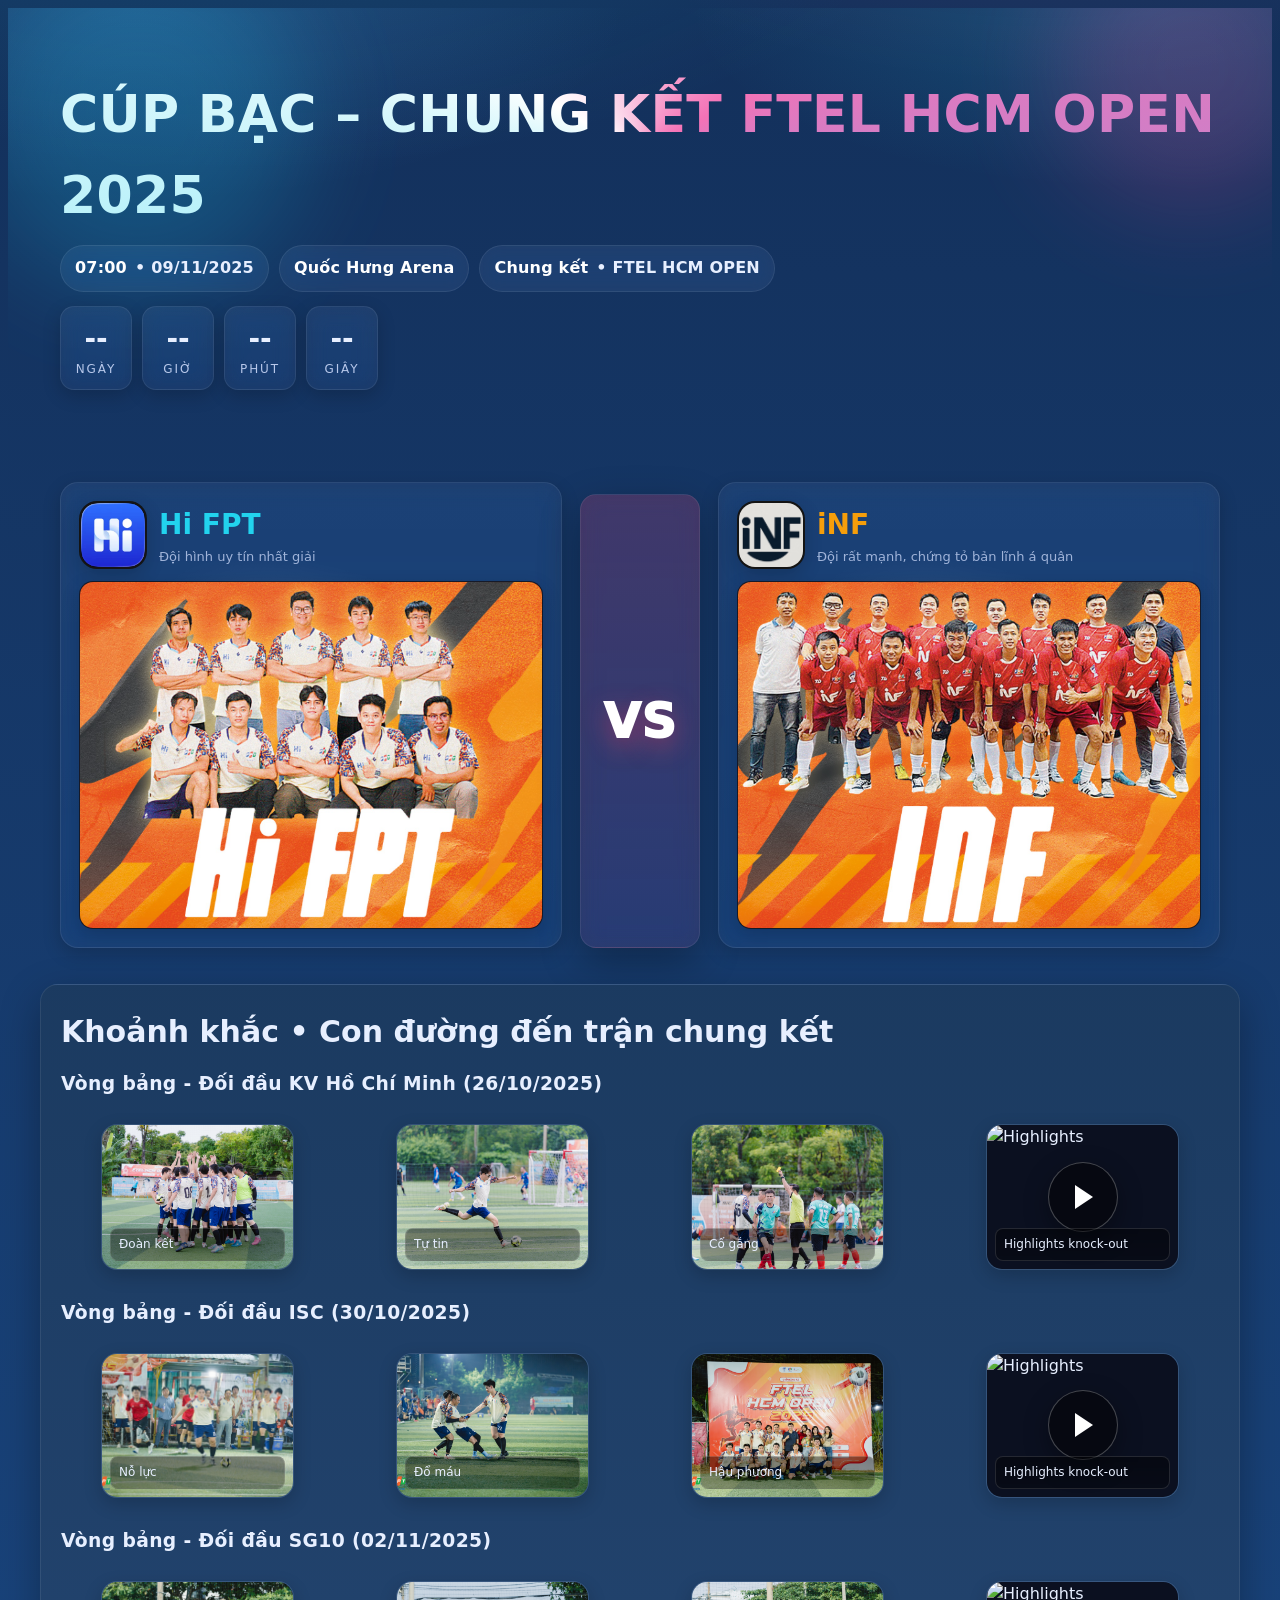
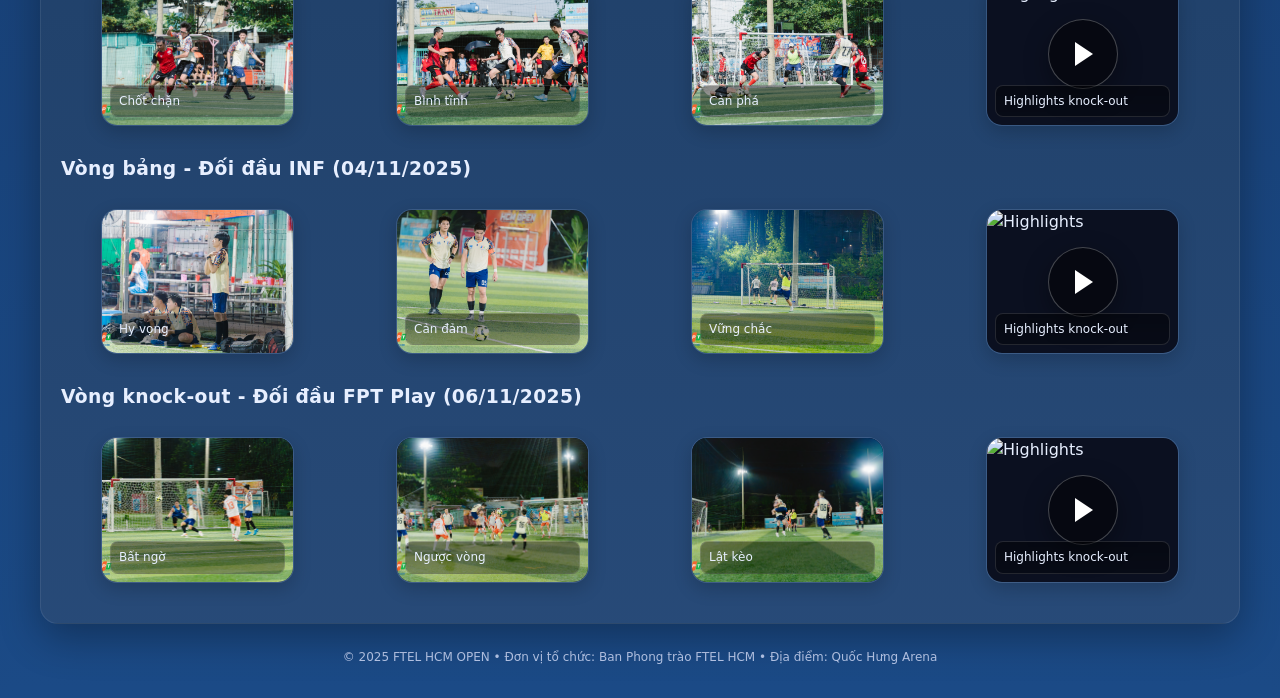
==== cup-bac.html @ 5a8c8a05 "upload" ====
<!doctype html>
<html lang="vi">
<head>
  <meta charset="utf-8" />
  <meta name="viewport" content="width=device-width, initial-scale=1" />
  <title>Cúp Bạc – Chung kết FTEL HCM OPEN 2025</title>
  <meta name="description" content="Landing page sự kiện Chung kết Cúp Bạc – FTEL HCM OPEN 2025, diễn ra lúc 07:00 ngày 09/11/2025 tại sân Quốc Hưng Arena." />

  <!-- Open Graph for sharing -->
  <meta property="og:type" content="website" />
  <meta property="og:title" content="Cúp Bạc – Chung kết FTEL HCM OPEN 2025" />
  <meta property="og:description" content="07:00 • 09/11/2025 • Quốc Hưng Arena" />
  <meta property="og:image" content="images/og-cover.jpg" />

  <style>
    /* Thay :root cũ bằng block này */
:root{
  /* Nền xanh-đen sáng hơn */
  --bg:#13305b;       /* trước: #0c1d44 */
  --bg-2:#1b4a86;     /* trước: #12336b */

  /* Panel sáng hơn chút để đồng bộ */
  --panel:#12335a;    /* trước: #0f2144 */
  --panel-2:#1a3f6f;  /* trước: #152a55 */

  /* Giữ nguyên các token còn lại để không lệch tone toàn trang */
  --glass: rgba(255,255,255,.10);
  --txt:#e7efff;
  --muted:#b8c8ea;
  --line:rgba(255,255,255,.08);
  --primary:#60a5fa; --accent:#22d3ee; --hot:#f472b6; --vs:#f43f5e;
  --team-a:#22d3ee;  --team-b:#f59e0b;
  --radius:18px; --radius-lg:28px;
  --shadow: 0 14px 40px rgba(0,0,0,.30);
  --shadow-soft: 0 6px 18px rgba(0,0,0,.18);
  --maxw: 1200px;
}

/* Nhẹ tay tăng ánh sáng phần hero */
.hero{
  background:
    radial-gradient(820px 320px at 10% 0%, rgba(96,165,250,.22), transparent 60%),
    radial-gradient(760px 300px at 90% 0%, rgba(34,211,238,.22), transparent 60%);
}


    *{box-sizing:border-box}
    html,body{
      font-family: Inter, ui-sans-serif, system-ui, -apple-system, Segoe UI, Roboto, Helvetica, Arial, "Apple Color Emoji", "Segoe UI Emoji";
      color:var(--txt); line-height:1.55;
      background:
        radial-gradient(1300px 650px at 18% -10%, rgba(34,211,238,.18), transparent 60%),
        radial-gradient(1000px 560px at 82% -12%, rgba(244,114,182,.16), transparent 62%),
        linear-gradient(180deg,var(--bg),var(--bg-2));
    }

    .container{max-width:var(--maxw); margin:0 auto; padding: 24px 20px}
    .card{background:linear-gradient(180deg, color-mix(in oklab, var(--panel), white 4%), color-mix(in oklab, var(--panel-2), white 6%)); border:1px solid var(--line); border-radius:var(--radius); box-shadow:var(--shadow); backdrop-filter: blur(10px) saturate(120%); -webkit-backdrop-filter: blur(10px) saturate(120%);}
    .subtle{color:var(--muted)}

    /* ====== HERO ====== */
    .hero{
      position:relative; overflow:hidden; isolation:isolate;
      padding: 42px 0 26px; margin-bottom: 8px;
      background:
        radial-gradient(820px 320px at 10% 0%, rgba(96,165,250,.18), transparent 60%),
        radial-gradient(760px 300px at 90% 0%, rgba(34,211,238,.18), transparent 60%);
    }
    .hero .orbs{ position:absolute; inset:0; pointer-events:none; z-index:-1 }
    .orb{ position:absolute; filter: blur(52px); opacity:.72; border-radius:50%; }
    .orb.o1{ width:340px; height:340px; background:#1ed7ff44; top:-60px; left:-40px; animation: float 9s ease-in-out infinite }
    .orb.o2{ width:280px; height:280px; background:#ff4da644; top:-80px; right:-60px; animation: float 11s ease-in-out infinite reverse }
    @keyframes float{ 0%,100%{ transform: translateY(0) } 50%{ transform: translateY(14px) } }

    .title{
      font-size: clamp(28px, 4.6vw, 52px); margin:0 0 10px; letter-spacing:.3px; font-weight:900;
      background: conic-gradient(from 180deg at 50% 50%, var(--accent), #fff, var(--hot), var(--primary));
      -webkit-background-clip:text; background-clip:text; color:transparent;
    }
    .hero-meta{ display:flex; flex-wrap:wrap; gap:10px; align-items:center }
    .chip{ display:inline-flex; align-items:center; gap:8px; padding:10px 14px; border-radius: 999px; background: rgba(255,255,255,.06); border:1px solid var(--line); font-weight:700; letter-spacing:.2px; backdrop-filter: blur(10px) saturate(120%); -webkit-backdrop-filter: blur(10px) saturate(120%);}
    .chip b{color:#fff}

    /* Countdown */
    .countdown{ display:flex; gap:10px; margin-top:14px; }
    .cd{ display:grid; place-items:center; padding:10px 12px; min-width:72px; border-radius:14px; background: linear-gradient(180deg, rgba(255,255,255,.06), rgba(255,255,255,.04)); border:1px solid var(--line); box-shadow:var(--shadow-soft); backdrop-filter: blur(10px) saturate(120%); -webkit-backdrop-filter: blur(10px) saturate(120%);}
    .cd b{ font-size: clamp(18px, 3.2vw, 28px) }
    .cd span{ font-size:12px; color:var(--muted); text-transform:uppercase; letter-spacing:.16em }

    /* ====== VERSUS ====== */
    .versus{ margin-top: 18px }
    /* VS nhỏ lại (cột giữa hẹp), poster to hơn (4:3) */
    .vs-grid{ display:grid; gap:18px; grid-template-columns: 1fr 120px 1fr; align-items:stretch }
    @media (max-width: 900px){ .vs-grid{ grid-template-columns: 1fr; } }

    .team-card{ position:relative; padding: 18px; overflow:hidden; border-radius: var(--radius); border: 1px solid var(--line); background: linear-gradient(180deg, rgba(255,255,255,.05), rgba(255,255,255,.03)); box-shadow:var(--shadow-soft); backdrop-filter: blur(10px) saturate(120%); -webkit-backdrop-filter: blur(10px) saturate(120%); }
    .team-card::after{ content:""; position:absolute; inset:-40% -60% auto; height:140%; transform:rotate(12deg); background: radial-gradient(250px 100px at 50% 50%, rgba(255,255,255,.08), transparent 60%); pointer-events:none }
    .team-head{ display:flex; gap:12px; align-items:center; margin-bottom:12px }
    .team-logo{ width:68px; height:68px; border-radius:18px; object-fit:cover; border: 2px solid var(--line); box-shadow:var(--shadow-soft); background:#000 }
    .team-name{ font-size: clamp(18px, 2.8vw, 28px); margin:0; font-weight:900 }
    .team-tag{ font-size:13px; opacity:.85 }
    .poster{ aspect-ratio: 4/3; width:100%; border-radius: 14px; overflow:hidden; border:1px solid var(--line); background:#020617; box-shadow:var(--shadow-soft); backdrop-filter: blur(6px) saturate(115%); -webkit-backdrop-filter: blur(6px) saturate(115%);}
    .poster img{ width:100%; height:100%; object-fit:cover; display:block; transition: transform .35s ease }
    .poster:hover img{ transform: scale(1.03) }

    .vs-badge{ display:grid; place-items:center; padding: 12px 14px; border-radius: 16px; border:1px solid var(--line); background: linear-gradient(180deg, rgba(244,63,94,.22), rgba(244,63,94,.10)); box-shadow: var(--shadow); backdrop-filter: blur(10px) saturate(120%); -webkit-backdrop-filter: blur(10px) saturate(120%);}
    .vs-badge .txt{ font-size: clamp(28px, 4vw, 48px); font-weight: 1000; letter-spacing:1px; color:#fff; text-shadow: 0 8px 26px rgba(244,63,94,.45) }
    /* .vs-badge .kickoff { removed } */

    .team-a .team-name{ color: var(--team-a) }
    .team-b .team-name{ color: var(--team-b) }

    /* ====== MOMENTS GRID (YouTube-like) ====== */
    .section{ margin-top: 28px }
    .section h2{ margin: 0 0 14px; font-size: clamp(20px, 3.4vw, 30px) }
    .row-title{ margin: 12px 0 10px; font-weight:900; letter-spacing:.02em }
    .gallery-4{ display:grid; gap:22px; grid-template-columns: repeat(4, 1fr) }
    @media (max-width: 1100px){ .gallery-4{ grid-template-columns: repeat(3, 1fr) } }
    @media (max-width: 760px){ .gallery-4{ grid-template-columns: repeat(2, 1fr) } }
    @media (max-width: 520px){ .gallery-4{ grid-template-columns: 1fr } }

    .moment{ position:relative; border:1px solid var(--line); border-radius: 16px; overflow:hidden; background: rgba(255,255,255,.04); box-shadow:var(--shadow-soft); backdrop-filter: blur(8px) saturate(115%); -webkit-backdrop-filter: blur(8px) saturate(115%); }
    .moment .shot{ position:relative; aspect-ratio:4/3; width:100%; background:#0b1020; cursor: zoom-in } /* to hơn */
    .moment img{ width:100%; height:100%; object-fit:cover; display:block; transition: transform .28s ease }
    .moment:hover img{ transform: scale(1.03) }
    .moment .cap{ position:absolute; left:8px; right:8px; bottom:8px; padding:6px 8px; border-radius:8px; font-size:12px; color:#e7efff; background: linear-gradient(180deg, rgba(0,0,0,.42), rgba(0,0,0,.30)); border:1px solid rgba(255,255,255,.12) }

    /* Video thumb style (play overlay) */
    .moment.video .shot{ cursor:pointer }
    .moment.video .play{ position:absolute; inset:0; display:grid; place-items:center }
    .moment.video .play::before{ content:""; width:68px; height:68px; border-radius:999px; background: rgba(0,0,0,.45); border:1px solid rgba(255,255,255,.25); box-shadow: 0 8px 24px rgba(0,0,0,.35) }
    .moment.video .play::after{ content:""; position:absolute; width:0; height:0; border-left:18px solid #fff; border-top:12px solid transparent; border-bottom:12px solid transparent; margin-left:3px }
    .moment.video:hover .play::before{ background: rgba(0,0,0,.6) }

    /* ====== LIGHTBOX ====== */
    #lightbox[hidden]{ display:none }
    #lightbox{ position:fixed; inset:0; display:grid; place-items:center; background: rgba(0,0,0,.72); backdrop-filter: blur(6px); -webkit-backdrop-filter: blur(6px); z-index: 9999 }
    #lightbox .lb-inner{ position:relative; width:min(96vw, 1080px); max-height:90vh; padding:16px; border-radius:16px; background: linear-gradient(180deg, color-mix(in oklab, var(--panel), white 6%), color-mix(in oklab, var(--panel-2), white 8%)); border:1px solid var(--line); box-shadow: var(--shadow) }
    #lightbox .lb-close{ position:absolute; top:10px; right:12px; width:36px; height:36px; border-radius:10px; border:1px solid var(--line); background: rgba(255,255,255,.08); color:#fff; font-size:22px; display:grid; place-items:center; cursor:pointer }
    #lightbox .lb-body{ display:grid; place-items:center }
    #lb-img{ max-width:100%; max-height:80vh; border-radius:12px; display:none }
    #lightbox.show-img #lb-img{ display:block }
    .lb-video{ width:min(96vw,1080px); display:none }
    #lightbox.show-video .lb-video{ display:block }
    .lb-embed{ position:relative; width:100%; padding-bottom:56.25%; background:#000; border:1px solid var(--line); border-radius:12px; overflow:hidden }
    .lb-embed iframe{ position:absolute; inset:0; width:100%; height:100%; border:0 }

    /* ====== FOOTER ====== */
    footer{ text-align:center; color:var(--muted); padding: 26px 0 40px }
    .mini{ font-size:12px }

    /* Utility */
    .card{ margin-top:12px }
    .center{ text-align:center }
    .mt8{ margin-top:8px } .mt14{ margin-top:14px } .mt20{ margin-top:20px }

    @media (prefers-reduced-motion: reduce){
      .orb{ animation:none }
      .poster img{ transition:none }
    }
  </style>
</head>
<body>
  <!-- ===== HERO ===== -->
  <header class="hero">
    <div class="orbs"><span class="orb o1"></span><span class="orb o2"></span></div>
    <div class="container">
      <h1 class="title">CÚP BẠC – CHUNG KẾT FTEL HCM OPEN 2025</h1>
      <div class="hero-meta">
        <span class="chip" title="Thời gian"><b>07:00</b> • 09/11/2025</span>
        <span class="chip" title="Địa điểm"><b>Quốc Hưng Arena</b></span>
        <span class="chip" title="Hình thức"><b>Chung kết</b> • FTEL HCM OPEN</span>
      </div>
      <div class="countdown" aria-label="Đếm ngược tới giờ bóng lăn">
        <div class="cd"><b id="cd-days">--</b><span>Ngày</span></div>
        <div class="cd"><b id="cd-hours">--</b><span>Giờ</span></div>
        <div class="cd"><b id="cd-min">--</b><span>Phút</span></div>
        <div class="cd"><b id="cd-sec">--</b><span>Giây</span></div>
      </div>
    </div>
  </header>

  <!-- ===== VERSUS ===== -->
  <section class="versus container">
    <div class="vs-grid">
      <!-- TEAM A -->
      <article class="team-card team-a">
        <div class="team-head">
          <img class="team-logo" src="ass/cup-bac/hifpt.webp" alt="Logo đội A" />
          <div>
            <h3 class="team-name">Hi FPT</h3>
            <div class="team-tag subtle">Đội hình uy tín nhất giải</div>
          </div>
        </div>
        <div class="poster"><img src="ass/cup-bac/team-hifpt.png" alt="Poster đội A" /></div>
      </article>

      <!-- VS BADGE -->
      <div class="vs-badge card">
        <div class="txt">VS</div>
        <!-- kickoff removed -->
      </div>

      <!-- TEAM B -->
      <article class="team-card team-b">
        <div class="team-head">
          <img class="team-logo" src="ass/cup-bac/inf.png" alt="Logo đội B" />
          <div>
            <h3 class="team-name">iNF</h3>
            <div class="team-tag subtle">Đội rất mạnh, chứng tỏ bản lĩnh á quân</div>
          </div>
        </div>
        <div class="poster"><img src="ass/cup-bac/team-inf.png" alt="Poster đội B" /></div>
      </article>
    </div>
  </section>

  <!-- ===== ROAD TO FINAL ===== -->
  <section class="section container card" aria-labelledby="road-title">
    <h2 id="road-title">Khoảnh khắc • Con đường đến trận chung kết</h2>

    <h3 class="row-title">Vòng bảng - Đối đầu KV Hồ Chí Minh (26/10/2025)</h3>
    <div class="gallery-4">
      <figure class="moment" data-full="ass/cup-bac/vong-bang/a1.jpg">
        <div class="shot"><img src="ass/cup-bac/vong-bang/a1.jpg" alt="Vòng bảng – Trận 1" /></div>
        <figcaption class="cap">Đoàn kết</figcaption>
      </figure>
      <figure class="moment" data-full="ass/cup-bac/vong-bang/a2.jpg">
        <div class="shot"><img src="ass/cup-bac/vong-bang/a2.jpg" alt="Vòng bảng – Trận 2" /></div>
        <figcaption class="cap">Tự tin</figcaption>
      </figure>
      <figure class="moment" data-full="ass/cup-bac/vong-bang/a3.jpg">
        <div class="shot"><img src="ass/cup-bac/vong-bang/a3.jpg" alt="Vòng bảng – Trận 3" /></div>
        <figcaption class="cap">Cố gắng</figcaption>
      </figure>
     
      


            <figure class="moment video">
  <div class="shot">
    <img src="ass/cup-bac/vong-bang/video.jpg" alt="Highlights" />
    <span class="play" aria-hidden="true"></span>
  </div>
  <template class="embed">
    <!-- Dán embed từ YouTube vào đây -->
    <iframe width="560" height="315" src="https://www.youtube.com/embed/oqXbnhlT46s?si=0Bz88Vrz0skseHrB" title="YouTube video player" frameborder="0" allow="accelerometer; autoplay; clipboard-write; encrypted-media; gyroscope; picture-in-picture; web-share" referrerpolicy="strict-origin-when-cross-origin" allowfullscreen></iframe>


  </template>
  <figcaption class="cap">Highlights knock-out</figcaption>
</figure>

    </div>

    <h3 class="row-title">Vòng bảng - Đối đầu ISC (30/10/2025)</h3>
    <div class="gallery-4">
      <figure class="moment" data-full="ass/cup-bac/vong-bang/b1.jpg">
        <div class="shot"><img src="ass/cup-bac/vong-bang/b1.jpg" alt="Vòng bảng – Trận 1" /></div>
        <figcaption class="cap">Nỗ lực</figcaption>
      </figure>
      <figure class="moment" data-full="ass/cup-bac/vong-bang/b2.jpg">
        <div class="shot"><img src="ass/cup-bac/vong-bang/b2.jpg" alt="Vòng bảng – Trận 2" /></div>
        <figcaption class="cap">Đổ máu</figcaption>
      </figure>
      <figure class="moment" data-full="ass/cup-bac/vong-bang/b3.jpg">
        <div class="shot"><img src="ass/cup-bac/vong-bang/b3.jpg" alt="Vòng bảng – Trận 3" /></div>
        <figcaption class="cap">Hậu phương</figcaption>
      </figure>
      
      

            <figure class="moment video">
  <div class="shot">
    <img src="ass/cup-bac/vong-bang/video.jpg" alt="Highlights" />
    <span class="play" aria-hidden="true"></span>
  </div>
  <template class="embed">
    <!-- Dán embed từ YouTube vào đây -->
    
<iframe width="560" height="315" src="https://www.youtube.com/embed/Q7Q5Chfi-pc?si=1TaOuSbTppdBU8gw" title="YouTube video player" frameborder="0" allow="accelerometer; autoplay; clipboard-write; encrypted-media; gyroscope; picture-in-picture; web-share" referrerpolicy="strict-origin-when-cross-origin" allowfullscreen></iframe>



  </template>
  <figcaption class="cap">Highlights knock-out</figcaption>
</figure>



    </div>

    <h3 class="row-title">Vòng bảng - Đối đầu SG10 (02/11/2025)</h3>
    <div class="gallery-4">
      <figure class="moment" data-full="ass/cup-bac/vong-bang/c1.jpg">
        <div class="shot"><img src="ass/cup-bac/vong-bang/c1.jpg" alt="Vòng bảng – Trận 1" /></div>
        <figcaption class="cap">Chốt chặn</figcaption>
      </figure>
      <figure class="moment" data-full="ass/cup-bac/vong-bang/c2.jpg">
        <div class="shot"><img src="ass/cup-bac/vong-bang/c2.jpg" alt="Vòng bảng – Trận 2" /></div>
        <figcaption class="cap">Bình tĩnh</figcaption>
      </figure>
      <figure class="moment" data-full="ass/cup-bac/vong-bang/c3.jpg">
        <div class="shot"><img src="ass/cup-bac/vong-bang/c3.jpg" alt="Vòng bảng – Trận 3" /></div>
        <figcaption class="cap">Cản phá</figcaption>
      </figure>
      
      
            <figure class="moment video">
  <div class="shot">
    <img src="ass/cup-bac/vong-bang/video.jpg" alt="Highlights" />
    <span class="play" aria-hidden="true"></span>
  </div>
  <template class="embed">
    <!-- Dán embed từ YouTube vào đây -->
    <iframe width="560" height="315" src="https://www.youtube.com/embed/1qieFA-ji00?si=819dmF1vFQ7xv5v0" title="YouTube video player" frameborder="0" allow="accelerometer; autoplay; clipboard-write; encrypted-media; gyroscope; picture-in-picture; web-share" referrerpolicy="strict-origin-when-cross-origin" allowfullscreen></iframe>


  </template>
  <figcaption class="cap">Highlights knock-out</figcaption>
</figure>



    </div>

    <h3 class="row-title">Vòng bảng - Đối đầu INF (04/11/2025)</h3>
    <div class="gallery-4">
      <figure class="moment" data-full="ass/cup-bac/vong-bang/d1.jpg">
        <div class="shot"><img src="ass/cup-bac/vong-bang/d1.jpg" alt="Vòng bảng – Trận 1" /></div>
        <figcaption class="cap">Hy vọng</figcaption>
      </figure>
      <figure class="moment" data-full="ass/cup-bac/vong-bang/d2.jpg">
        <div class="shot"><img src="ass/cup-bac/vong-bang/d2.jpg" alt="Vòng bảng – Trận 2" /></div>
        <figcaption class="cap">Cản đảm</figcaption>
      </figure>
      <figure class="moment" data-full="ass/cup-bac/vong-bang/d3.jpg">
        <div class="shot"><img src="ass/cup-bac/vong-bang/d3.jpg" alt="Vòng bảng – Trận 3" /></div>
        <figcaption class="cap">Vững chắc</figcaption>
      </figure>
      
      
      <figure class="moment video">
  <div class="shot">
    <img src="ass/cup-bac/vong-bang/video.jpg" alt="Highlights" />
    <span class="play" aria-hidden="true"></span>
  </div>
  <template class="embed">
    <!-- Dán embed từ YouTube vào đây -->
   <iframe width="560" height="315" src="https://www.youtube.com/embed/a_x2G9YV5No?si=6YLdBemJ9k1e9Ew9" title="YouTube video player" frameborder="0" allow="accelerometer; autoplay; clipboard-write; encrypted-media; gyroscope; picture-in-picture; web-share" referrerpolicy="strict-origin-when-cross-origin" allowfullscreen></iframe>


  </template>
  <figcaption class="cap">Highlights knock-out</figcaption>
</figure>



    </div>

    <h3 class="row-title">Vòng knock-out - Đối đầu FPT Play (06/11/2025)</h3>
    <div class="gallery-4">
      <figure class="moment" data-full="ass/cup-bac/vong-bang/e1.jpg">
        <div class="shot"><img src="ass/cup-bac/vong-bang/e1.jpg" alt="Tứ kết" /></div>
        <figcaption class="cap">Bất ngờ</figcaption>
      </figure>
      <figure class="moment" data-full="ass/cup-bac/vong-bang/e2.jpg">
        <div class="shot"><img src="ass/cup-bac/vong-bang/e2.jpg" alt="Bán kết" /></div>
        <figcaption class="cap">Ngược vòng</figcaption>
      </figure>
      <figure class="moment" data-full="ass/cup-bac/vong-bang/e3.jpg">
        <div class="shot"><img src="ass/cup-bac/vong-bang/e3.jpg" alt="Khoảnh khắc nổi bật 1" /></div>
        <figcaption class="cap">Lật kèo</figcaption>
      </figure>
      
                  <figure class="moment video">
  <div class="shot">
    <img src="ass/cup-bac/vong-bang/video.jpg" alt="Highlights" />
    <span class="play" aria-hidden="true"></span>
  </div>
  <template class="embed">
    <!-- Dán embed từ YouTube vào đây -->
    <iframe width="560" height="315" src="https://www.youtube.com/embed/bsy0TNPUKj8?si=8SeOPQVq45uE71r8" title="YouTube video player" frameborder="0" allow="accelerometer; autoplay; clipboard-write; encrypted-media; gyroscope; picture-in-picture; web-share" referrerpolicy="strict-origin-when-cross-origin" allowfullscreen></iframe>

  </template>
  <figcaption class="cap">Highlights knock-out</figcaption>
</figure>
      


    </div>
  </section>

  <footer class="container">
    <div class="mini">© 2025 FTEL HCM OPEN • Đơn vị tổ chức: Ban Phong trào FTEL HCM • Địa điểm: Quốc Hưng Arena</div>
  </footer>


  <!-- Lightbox viewer (giữ nguyên HTML & CSS của bạn) -->
<div id="lightbox" aria-modal="true" role="dialog" hidden>
  <div class="lb-inner">
    <button class="lb-close" aria-label="Đóng">×</button>
    <div class="lb-body">
      <img id="lb-img" alt="" />
      <div class="lb-video">
        <!-- YT API sẽ gắn iframe vào chính thẻ này -->
        <div id="lb-player" class="lb-embed"></div>
      </div>
    </div>
  </div>
</div>


<script>
(function(){
  const lb       = document.getElementById('lightbox');
  const lbImg    = document.getElementById('lb-img');
  const lbPlayer = document.getElementById('lb-player');
  const btnClose = document.querySelector('#lightbox .lb-close');

  function parseTimeToSeconds(t){
    if (!t) return 0;
    if (/^\d+$/.test(t)) return +t;
    const m = String(t).match(/(?:(\d+)h)?(?:(\d+)m)?(?:(\d+)s)?/);
    if (!m) return 0;
    return (+(m[1]||0))*3600 + (+(m[2]||0))*60 + (+(m[3]||0));
  }

  // Nhận: iframe HTML, URL YouTube, hoặc chỉ ID -> trả về HTML <iframe> nhúng
  function toEmbedHTML(input){
    if (!input) return '';
    // Nếu đã là iframe HTML -> dùng nguyên xi
    if (/<\s*iframe[\s>]/i.test(input)) return input.trim();

    // URL/ID -> convert sang /embed
    let id = '', start = 0;
    try{
      if (!/^(https?:)?\/\//.test(input)){
        const [maybeId, qs] = input.split('?');
        id = maybeId;
        if (qs){
          const m = qs.match(/(?:^|&)t=([^&]+)/);
          if (m) start = parseTimeToSeconds(m[1]);
        }
      }else{
        const u = new URL(input, location.href);
        if (u.hostname.includes('youtu.be')) id = u.pathname.slice(1);
        else if (u.searchParams.get('v'))   id = u.searchParams.get('v');
        else {
          const m = u.pathname.match(/\/(embed|shorts)\/([^/?]+)/);
          id = m ? m[2] : '';
        }
        const t = u.searchParams.get('t') || u.searchParams.get('start');
        start = parseTimeToSeconds(t);
      }
    }catch(e){ id = ''; }

    if (!id) return '';
    const src = `https://www.youtube.com/embed/${id}?autoplay=1&rel=0&modestbranding=1${start?`&start=${start}`:''}`;
    return `<iframe src="${src}" allow="accelerometer; autoplay; clipboard-write; encrypted-media; gyroscope; picture-in-picture; web-share" referrerpolicy="strict-origin-when-cross-origin" allowfullscreen></iframe>`;
  }

  function openImage(src){
    lbImg.src = src;
    lb.classList.remove('show-video');
    lb.classList.add('show-img');
    lb.removeAttribute('hidden');
  }

  function openEmbed(input){
    const html = toEmbedHTML(input);
    if (!html) return;
    lbPlayer.innerHTML = html;              // gắn iframe
    lb.classList.remove('show-img');
    lb.classList.add('show-video');
    lb.removeAttribute('hidden');
  }

  function closeLb(){
    lb.setAttribute('hidden','');
    lb.classList.remove('show-img','show-video');
    lbImg.src = '';
    lbPlayer.innerHTML = '';                // xoá iframe để dừng video
  }

  // Click từng "moment"
  document.querySelectorAll('.moment .shot').forEach(el => {
    el.addEventListener('click', () => {
      const fig = el.closest('.moment');
      if (!fig) return;

      if (fig.classList.contains('video')){
        // Ưu tiên <template class="embed"><iframe ...></iframe></template>
        const tpl = fig.querySelector('template.embed');
        if (tpl){
          const raw = (tpl.innerHTML && tpl.innerHTML.trim()) || (tpl.textContent && tpl.textContent.trim()) || '';
          if (raw) return openEmbed(raw);
        }
        // Nếu không có template: lấy từ data-embed hoặc data-yt (URL/ID)
        const input = fig.getAttribute('data-embed') || fig.getAttribute('data-yt') || '';
        if (input) return openEmbed(input);

        // Fallback: thẻ <a href="https://youtube...">
        const a = fig.querySelector('a[href*="youtu"]');
        if (a) return openEmbed(a.getAttribute('href'));
      }else{
        const img = el.querySelector('img');
        const full = fig.getAttribute('data-full') || (img && (img.currentSrc || img.src));
        if (full) openImage(full);
      }
    });
  });

  btnClose && btnClose.addEventListener('click', closeLb);
  lb && lb.addEventListener('click', e => { if (e.target === lb) closeLb(); });
  document.addEventListener('keydown', e => { if (e.key === 'Escape') closeLb(); });
})();
</script>


</body>
</html>
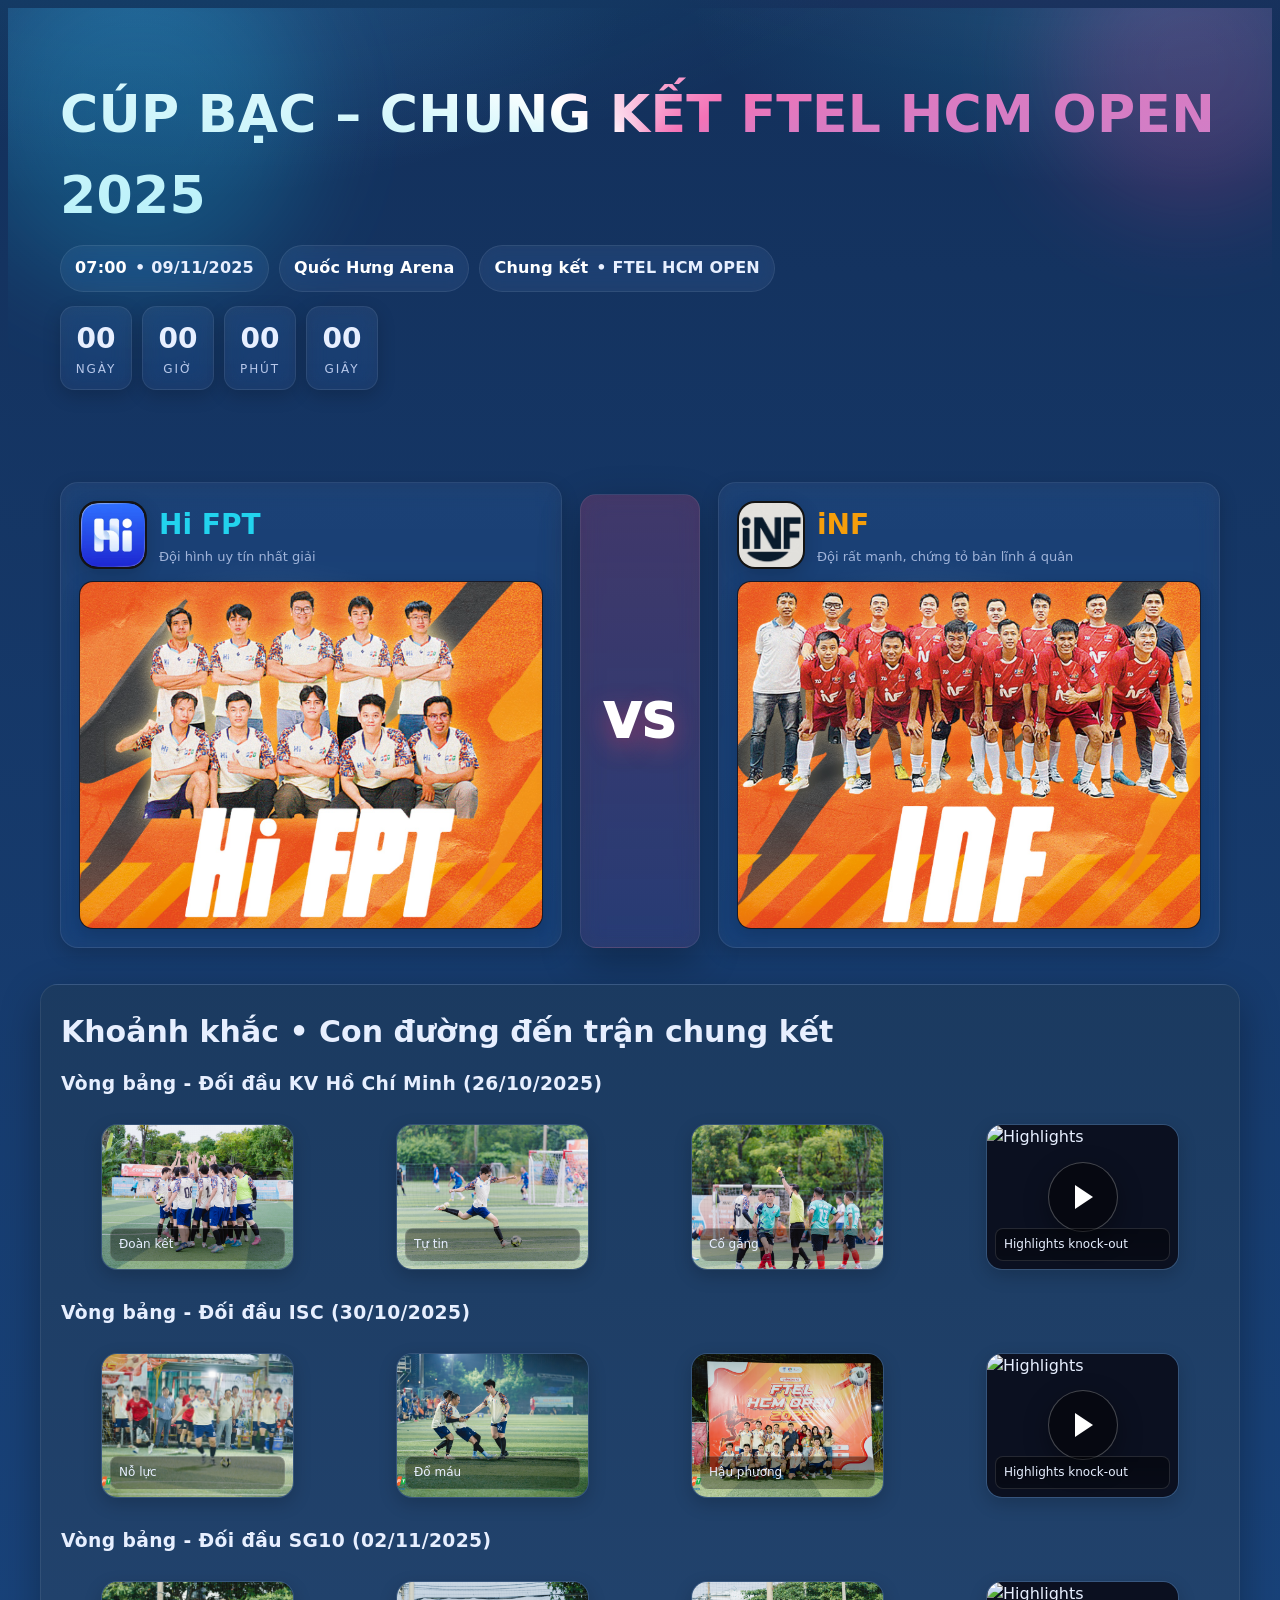
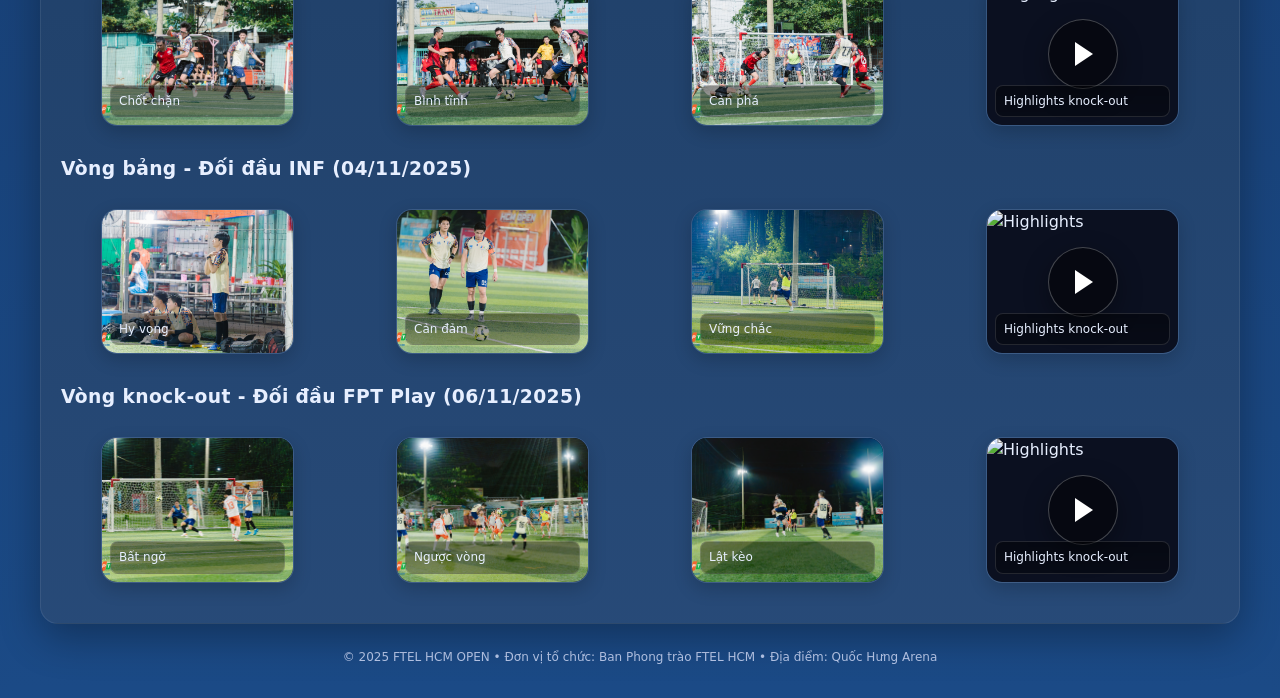
==== commit 81ba03cb: "Update cup-bac.html" ====
--- a/cup-bac.html
+++ b/cup-bac.html
@@ -133,17 +133,39 @@
     .moment.video:hover .play::before{ background: rgba(0,0,0,.6) }
 
     /* ====== LIGHTBOX ====== */
-    #lightbox[hidden]{ display:none }
-    #lightbox{ position:fixed; inset:0; display:grid; place-items:center; background: rgba(0,0,0,.72); backdrop-filter: blur(6px); -webkit-backdrop-filter: blur(6px); z-index: 9999 }
-    #lightbox .lb-inner{ position:relative; width:min(96vw, 1080px); max-height:90vh; padding:16px; border-radius:16px; background: linear-gradient(180deg, color-mix(in oklab, var(--panel), white 6%), color-mix(in oklab, var(--panel-2), white 8%)); border:1px solid var(--line); box-shadow: var(--shadow) }
-    #lightbox .lb-close{ position:absolute; top:10px; right:12px; width:36px; height:36px; border-radius:10px; border:1px solid var(--line); background: rgba(255,255,255,.08); color:#fff; font-size:22px; display:grid; place-items:center; cursor:pointer }
-    #lightbox .lb-body{ display:grid; place-items:center }
-    #lb-img{ max-width:100%; max-height:80vh; border-radius:12px; display:none }
-    #lightbox.show-img #lb-img{ display:block }
-    .lb-video{ width:min(96vw,1080px); display:none }
-    #lightbox.show-video .lb-video{ display:block }
-    .lb-embed{ position:relative; width:100%; padding-bottom:56.25%; background:#000; border:1px solid var(--line); border-radius:12px; overflow:hidden }
-    .lb-embed iframe{ position:absolute; inset:0; width:100%; height:100%; border:0 }
+/* ====== LIGHTBOX (fix lệch iframe) ====== */
+#lightbox{ position:fixed; inset:0; display:grid; place-items:center; padding:10px;
+  background: rgba(0,0,0,.72); backdrop-filter: blur(6px); -webkit-backdrop-filter: blur(6px); z-index:9999; }
+#lightbox[hidden]{ display:none }
+
+#lightbox .lb-inner{
+  position:relative; width:min(96vw,1080px); max-height:90vh; padding:16px;
+  border-radius:16px; background: linear-gradient(180deg, color-mix(in oklab, var(--panel), white 6%), color-mix(in oklab, var(--panel-2), white 8%));
+  border:1px solid var(--line); box-shadow: var(--shadow);
+}
+#lightbox .lb-body{ display:block }
+.lb-video{ width:100% }
+
+/* Dùng aspect-ratio để không bị lệch, bo góc đúng */
+.lb-embed{
+  position:relative; width:100%; aspect-ratio:16/9;
+  background:#000; border:1px solid var(--line); border-radius:12px; overflow:hidden;
+}
+/* Ép iframe fill khung, bỏ mọi width/height cứng */
+.lb-embed iframe{
+  position:absolute; inset:0; width:100%; height:100%; display:block; border:0;
+}
+
+#lb-img{ max-width:100%; max-height:80vh; border-radius:12px; display:none }
+#lightbox.show-img #lb-img{ display:block }
+.lb-video{ display:none }
+#lightbox.show-video .lb-video{ display:block }
+
+#lightbox .lb-close{
+  position:absolute; top:10px; right:12px; width:36px; height:36px;
+  border-radius:10px; border:1px solid var(--line); background: rgba(255,255,255,.08);
+  color:#fff; font-size:22px; display:grid; place-items:center; cursor:pointer;
+}
 
     /* ====== FOOTER ====== */
     footer{ text-align:center; color:var(--muted); padding: 26px 0 40px }
@@ -518,5 +540,50 @@
 </script>
 
 
+
+<script>
+(function(){
+  // 07:00 ngày 09/11/2025 theo giờ Việt Nam (+07:00)
+  const kickoff = new Date('2025-11-09T07:00:00+07:00');
+
+  const dEl = document.getElementById('cd-days');
+  const hEl = document.getElementById('cd-hours');
+  const mEl = document.getElementById('cd-min');
+  const sEl = document.getElementById('cd-sec');
+
+  function pad(n){ return String(n).padStart(2,'0'); }
+
+  function tick(){
+    const now = new Date();
+    let diff = kickoff - now;
+
+    if (diff <= 0){
+      dEl.textContent = '00';
+      hEl.textContent = '00';
+      mEl.textContent = '00';
+      sEl.textContent = '00';
+      clearInterval(tmr);
+      return;
+    }
+
+    const sec = Math.floor(diff/1000);
+    const days = Math.floor(sec/86400);
+    const hours = Math.floor((sec % 86400) / 3600);
+    const mins = Math.floor((sec % 3600) / 60);
+    const secs = sec % 60;
+
+    dEl.textContent = pad(days);
+    hEl.textContent = pad(hours);
+    mEl.textContent = pad(mins);
+    sEl.textContent = pad(secs);
+  }
+
+  tick(); // cập nhật ngay
+  const tmr = setInterval(tick, 1000);
+})();
+</script>
+
+
+
 </body>
 </html>
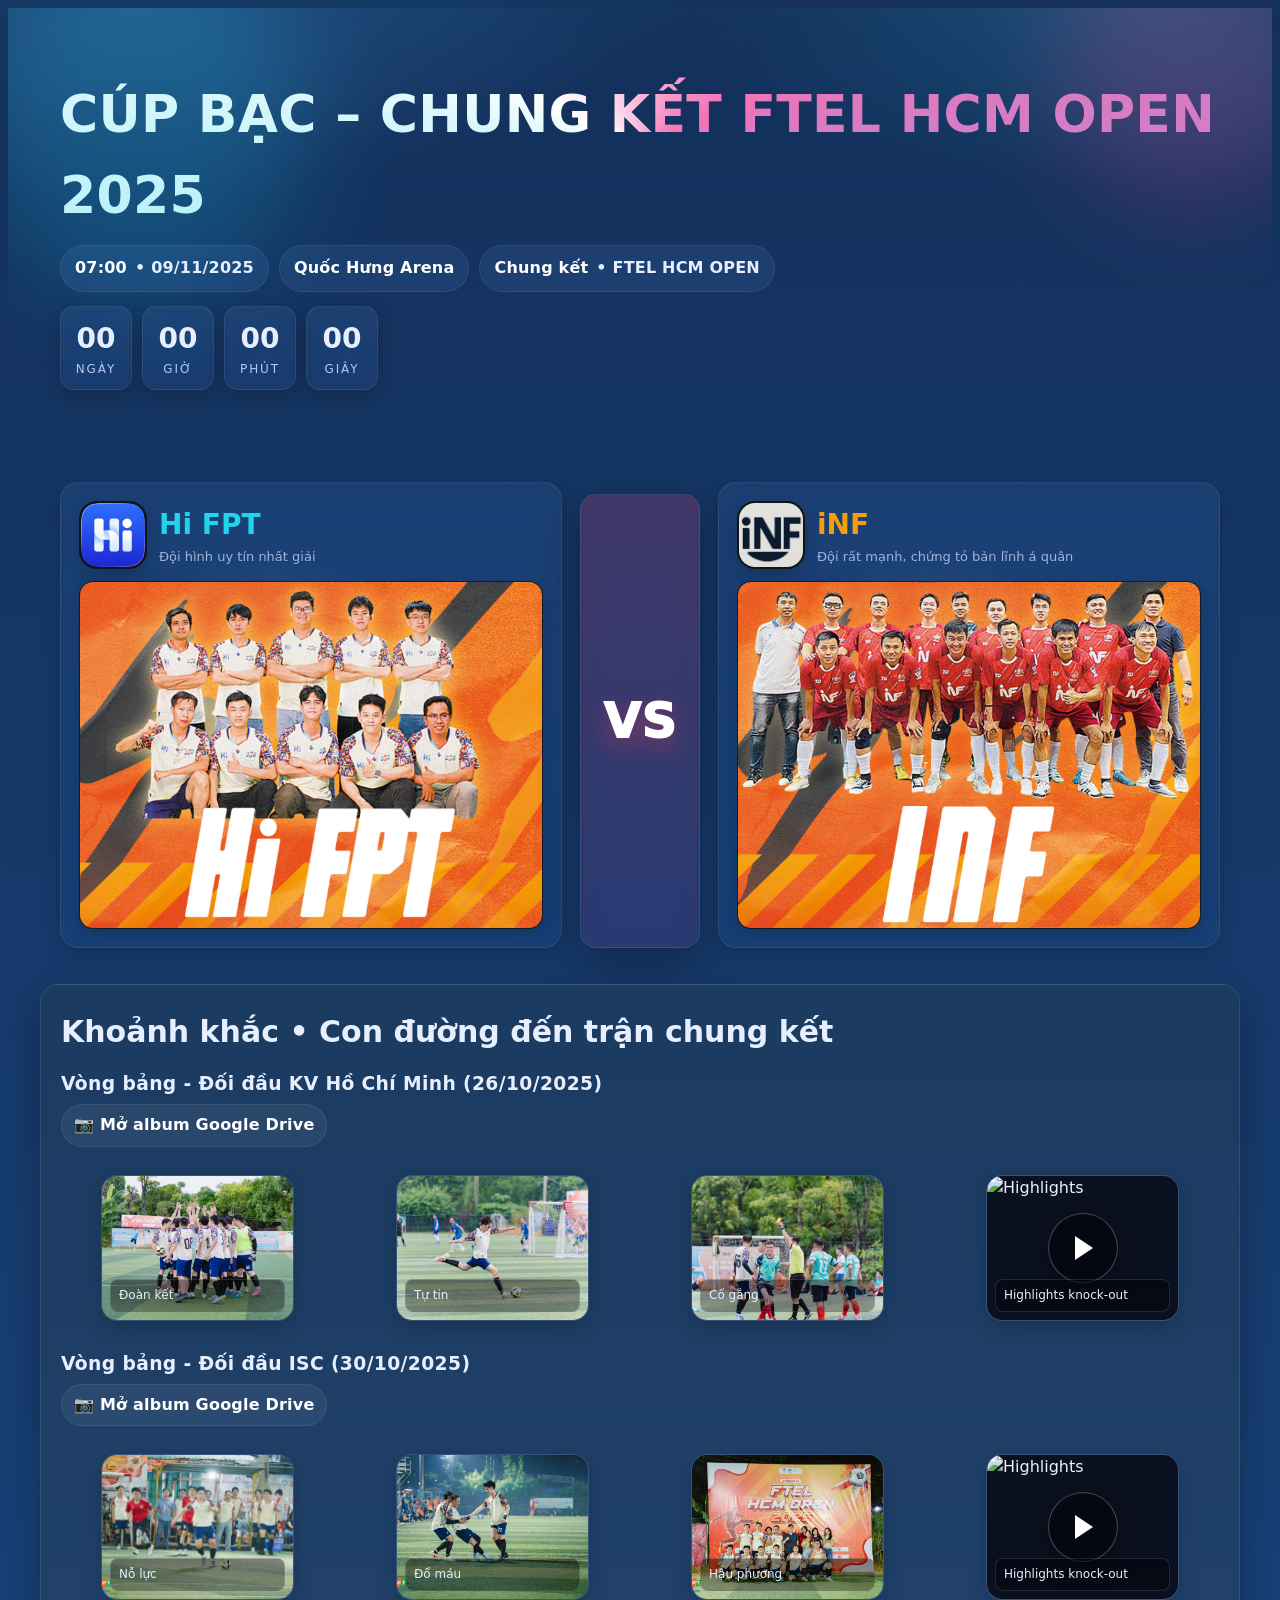
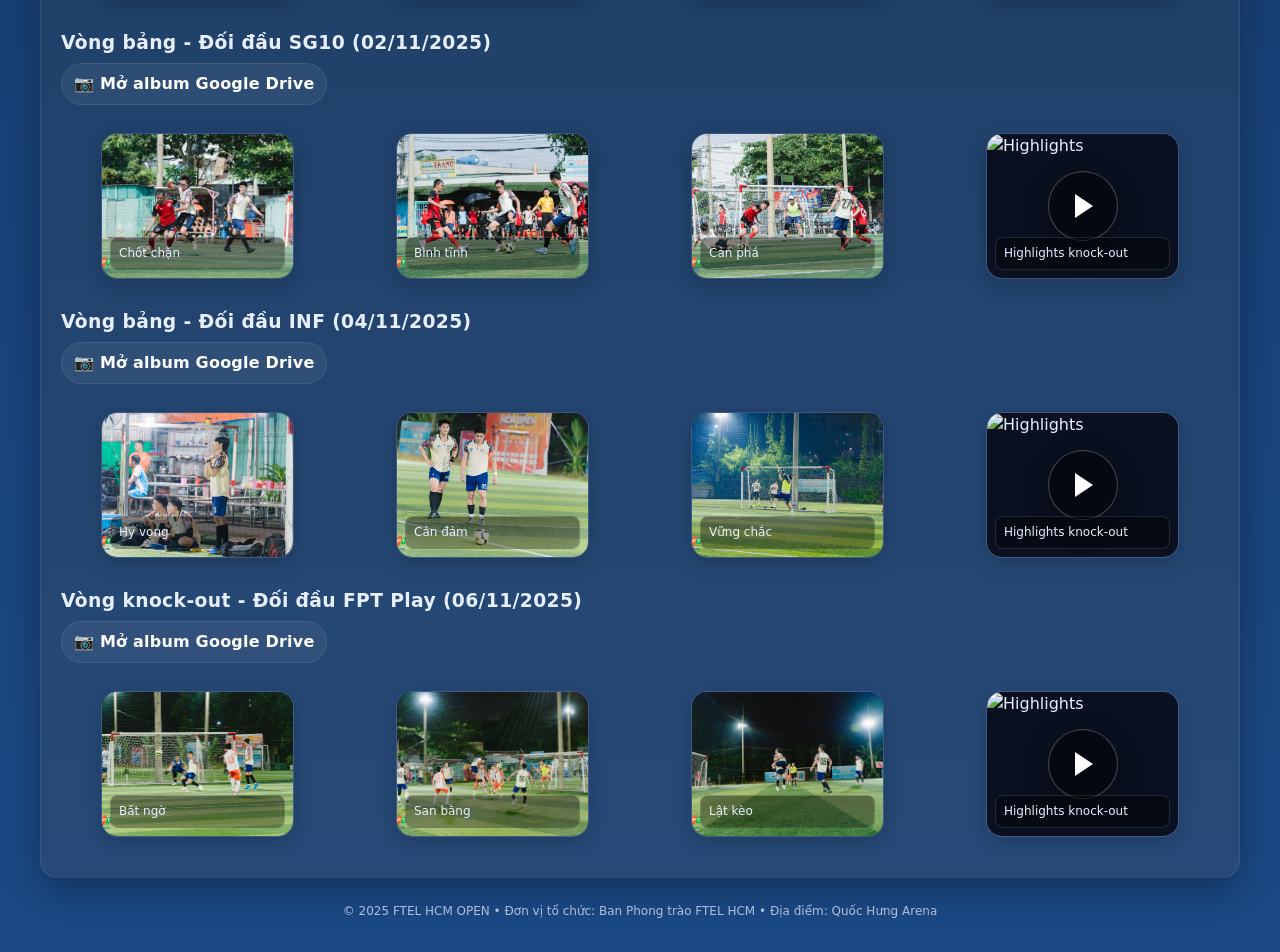
==== commit a25318d4: "Update cup-bac.html" ====
--- a/cup-bac.html
+++ b/cup-bac.html
@@ -13,23 +13,14 @@
   <meta property="og:image" content="images/og-cover.jpg" />
 
   <style>
-    /* Thay :root cũ bằng block này */
+/* ========= THEME ========= */
 :root{
-  /* Nền xanh-đen sáng hơn */
-  --bg:#13305b;       /* trước: #0c1d44 */
-  --bg-2:#1b4a86;     /* trước: #12336b */
-
-  /* Panel sáng hơn chút để đồng bộ */
-  --panel:#12335a;    /* trước: #0f2144 */
-  --panel-2:#1a3f6f;  /* trước: #152a55 */
-
-  /* Giữ nguyên các token còn lại để không lệch tone toàn trang */
+  --bg:#13305b; --bg-2:#1b4a86;
+  --panel:#12335a; --panel-2:#1a3f6f;
   --glass: rgba(255,255,255,.10);
-  --txt:#e7efff;
-  --muted:#b8c8ea;
-  --line:rgba(255,255,255,.08);
+  --txt:#e7efff; --muted:#b8c8ea; --line:rgba(255,255,255,.08);
   --primary:#60a5fa; --accent:#22d3ee; --hot:#f472b6; --vs:#f43f5e;
-  --team-a:#22d3ee;  --team-b:#f59e0b;
+  --team-a:#22d3ee; --team-b:#f59e0b;
   --radius:18px; --radius-lg:28px;
   --shadow: 0 14px 40px rgba(0,0,0,.30);
   --shadow-soft: 0 6px 18px rgba(0,0,0,.18);
@@ -43,96 +34,102 @@
     radial-gradient(760px 300px at 90% 0%, rgba(34,211,238,.22), transparent 60%);
 }
 
-
-    *{box-sizing:border-box}
-    html,body{
-      font-family: Inter, ui-sans-serif, system-ui, -apple-system, Segoe UI, Roboto, Helvetica, Arial, "Apple Color Emoji", "Segoe UI Emoji";
-      color:var(--txt); line-height:1.55;
-      background:
-        radial-gradient(1300px 650px at 18% -10%, rgba(34,211,238,.18), transparent 60%),
-        radial-gradient(1000px 560px at 82% -12%, rgba(244,114,182,.16), transparent 62%),
-        linear-gradient(180deg,var(--bg),var(--bg-2));
-    }
-
-    .container{max-width:var(--maxw); margin:0 auto; padding: 24px 20px}
-    .card{background:linear-gradient(180deg, color-mix(in oklab, var(--panel), white 4%), color-mix(in oklab, var(--panel-2), white 6%)); border:1px solid var(--line); border-radius:var(--radius); box-shadow:var(--shadow); backdrop-filter: blur(10px) saturate(120%); -webkit-backdrop-filter: blur(10px) saturate(120%);}
-    .subtle{color:var(--muted)}
-
-    /* ====== HERO ====== */
-    .hero{
-      position:relative; overflow:hidden; isolation:isolate;
-      padding: 42px 0 26px; margin-bottom: 8px;
-      background:
-        radial-gradient(820px 320px at 10% 0%, rgba(96,165,250,.18), transparent 60%),
-        radial-gradient(760px 300px at 90% 0%, rgba(34,211,238,.18), transparent 60%);
-    }
-    .hero .orbs{ position:absolute; inset:0; pointer-events:none; z-index:-1 }
-    .orb{ position:absolute; filter: blur(52px); opacity:.72; border-radius:50%; }
-    .orb.o1{ width:340px; height:340px; background:#1ed7ff44; top:-60px; left:-40px; animation: float 9s ease-in-out infinite }
-    .orb.o2{ width:280px; height:280px; background:#ff4da644; top:-80px; right:-60px; animation: float 11s ease-in-out infinite reverse }
-    @keyframes float{ 0%,100%{ transform: translateY(0) } 50%{ transform: translateY(14px) } }
-
-    .title{
-      font-size: clamp(28px, 4.6vw, 52px); margin:0 0 10px; letter-spacing:.3px; font-weight:900;
-      background: conic-gradient(from 180deg at 50% 50%, var(--accent), #fff, var(--hot), var(--primary));
-      -webkit-background-clip:text; background-clip:text; color:transparent;
-    }
-    .hero-meta{ display:flex; flex-wrap:wrap; gap:10px; align-items:center }
-    .chip{ display:inline-flex; align-items:center; gap:8px; padding:10px 14px; border-radius: 999px; background: rgba(255,255,255,.06); border:1px solid var(--line); font-weight:700; letter-spacing:.2px; backdrop-filter: blur(10px) saturate(120%); -webkit-backdrop-filter: blur(10px) saturate(120%);}
-    .chip b{color:#fff}
-
-    /* Countdown */
-    .countdown{ display:flex; gap:10px; margin-top:14px; }
-    .cd{ display:grid; place-items:center; padding:10px 12px; min-width:72px; border-radius:14px; background: linear-gradient(180deg, rgba(255,255,255,.06), rgba(255,255,255,.04)); border:1px solid var(--line); box-shadow:var(--shadow-soft); backdrop-filter: blur(10px) saturate(120%); -webkit-backdrop-filter: blur(10px) saturate(120%);}
-    .cd b{ font-size: clamp(18px, 3.2vw, 28px) }
-    .cd span{ font-size:12px; color:var(--muted); text-transform:uppercase; letter-spacing:.16em }
-
-    /* ====== VERSUS ====== */
-    .versus{ margin-top: 18px }
-    /* VS nhỏ lại (cột giữa hẹp), poster to hơn (4:3) */
-    .vs-grid{ display:grid; gap:18px; grid-template-columns: 1fr 120px 1fr; align-items:stretch }
-    @media (max-width: 900px){ .vs-grid{ grid-template-columns: 1fr; } }
-
-    .team-card{ position:relative; padding: 18px; overflow:hidden; border-radius: var(--radius); border: 1px solid var(--line); background: linear-gradient(180deg, rgba(255,255,255,.05), rgba(255,255,255,.03)); box-shadow:var(--shadow-soft); backdrop-filter: blur(10px) saturate(120%); -webkit-backdrop-filter: blur(10px) saturate(120%); }
-    .team-card::after{ content:""; position:absolute; inset:-40% -60% auto; height:140%; transform:rotate(12deg); background: radial-gradient(250px 100px at 50% 50%, rgba(255,255,255,.08), transparent 60%); pointer-events:none }
-    .team-head{ display:flex; gap:12px; align-items:center; margin-bottom:12px }
-    .team-logo{ width:68px; height:68px; border-radius:18px; object-fit:cover; border: 2px solid var(--line); box-shadow:var(--shadow-soft); background:#000 }
-    .team-name{ font-size: clamp(18px, 2.8vw, 28px); margin:0; font-weight:900 }
-    .team-tag{ font-size:13px; opacity:.85 }
-    .poster{ aspect-ratio: 4/3; width:100%; border-radius: 14px; overflow:hidden; border:1px solid var(--line); background:#020617; box-shadow:var(--shadow-soft); backdrop-filter: blur(6px) saturate(115%); -webkit-backdrop-filter: blur(6px) saturate(115%);}
-    .poster img{ width:100%; height:100%; object-fit:cover; display:block; transition: transform .35s ease }
-    .poster:hover img{ transform: scale(1.03) }
-
-    .vs-badge{ display:grid; place-items:center; padding: 12px 14px; border-radius: 16px; border:1px solid var(--line); background: linear-gradient(180deg, rgba(244,63,94,.22), rgba(244,63,94,.10)); box-shadow: var(--shadow); backdrop-filter: blur(10px) saturate(120%); -webkit-backdrop-filter: blur(10px) saturate(120%);}
-    .vs-badge .txt{ font-size: clamp(28px, 4vw, 48px); font-weight: 1000; letter-spacing:1px; color:#fff; text-shadow: 0 8px 26px rgba(244,63,94,.45) }
-    /* .vs-badge .kickoff { removed } */
-
-    .team-a .team-name{ color: var(--team-a) }
-    .team-b .team-name{ color: var(--team-b) }
-
-    /* ====== MOMENTS GRID (YouTube-like) ====== */
-    .section{ margin-top: 28px }
-    .section h2{ margin: 0 0 14px; font-size: clamp(20px, 3.4vw, 30px) }
-    .row-title{ margin: 12px 0 10px; font-weight:900; letter-spacing:.02em }
-    .gallery-4{ display:grid; gap:22px; grid-template-columns: repeat(4, 1fr) }
-    @media (max-width: 1100px){ .gallery-4{ grid-template-columns: repeat(3, 1fr) } }
-    @media (max-width: 760px){ .gallery-4{ grid-template-columns: repeat(2, 1fr) } }
-    @media (max-width: 520px){ .gallery-4{ grid-template-columns: 1fr } }
-
-    .moment{ position:relative; border:1px solid var(--line); border-radius: 16px; overflow:hidden; background: rgba(255,255,255,.04); box-shadow:var(--shadow-soft); backdrop-filter: blur(8px) saturate(115%); -webkit-backdrop-filter: blur(8px) saturate(115%); }
-    .moment .shot{ position:relative; aspect-ratio:4/3; width:100%; background:#0b1020; cursor: zoom-in } /* to hơn */
-    .moment img{ width:100%; height:100%; object-fit:cover; display:block; transition: transform .28s ease }
-    .moment:hover img{ transform: scale(1.03) }
-    .moment .cap{ position:absolute; left:8px; right:8px; bottom:8px; padding:6px 8px; border-radius:8px; font-size:12px; color:#e7efff; background: linear-gradient(180deg, rgba(0,0,0,.42), rgba(0,0,0,.30)); border:1px solid rgba(255,255,255,.12) }
-
-    /* Video thumb style (play overlay) */
-    .moment.video .shot{ cursor:pointer }
-    .moment.video .play{ position:absolute; inset:0; display:grid; place-items:center }
-    .moment.video .play::before{ content:""; width:68px; height:68px; border-radius:999px; background: rgba(0,0,0,.45); border:1px solid rgba(255,255,255,.25); box-shadow: 0 8px 24px rgba(0,0,0,.35) }
-    .moment.video .play::after{ content:""; position:absolute; width:0; height:0; border-left:18px solid #fff; border-top:12px solid transparent; border-bottom:12px solid transparent; margin-left:3px }
-    .moment.video:hover .play::before{ background: rgba(0,0,0,.6) }
-
-    /* ====== LIGHTBOX ====== */
+*{box-sizing:border-box}
+html,body{
+  font-family: Inter, ui-sans-serif, system-ui, -apple-system, Segoe UI, Roboto, Helvetica, Arial, "Apple Color Emoji", "Segoe UI Emoji";
+  color:var(--txt); line-height:1.55;
+  background:
+    radial-gradient(1300px 650px at 18% -10%, rgba(34,211,238,.18), transparent 60%),
+    radial-gradient(1000px 560px at 82% -12%, rgba(244,114,182,.16), transparent 62%),
+    linear-gradient(180deg,var(--bg),var(--bg-2));
+}
+
+.container{max-width:var(--maxw); margin:0 auto; padding: 24px 20px}
+.card{background:linear-gradient(180deg, color-mix(in oklab, var(--panel), white 4%), color-mix(in oklab, var(--panel-2), white 6%)); border:1px solid var(--line); border-radius:var(--radius); box-shadow:var(--shadow); backdrop-filter: blur(10px) saturate(120%); -webkit-backdrop-filter: blur(10px) saturate(120%);}
+.subtle{color:var(--muted)}
+
+/* ====== HERO ====== */
+.hero{
+  position:relative; overflow:hidden; isolation:isolate;
+  padding: 42px 0 26px; margin-bottom: 8px;
+  background:
+    radial-gradient(820px 320px at 10% 0%, rgba(96,165,250,.18), transparent 60%),
+    radial-gradient(760px 300px at 90% 0%, rgba(34,211,238,.18), transparent 60%);
+}
+.hero .orbs{ position:absolute; inset:0; pointer-events:none; z-index:-1 }
+.orb{ position:absolute; filter: blur(52px); opacity:.72; border-radius:50%; }
+.orb.o1{ width:340px; height:340px; background:#1ed7ff44; top:-60px; left:-40px; animation: float 9s ease-in-out infinite }
+.orb.o2{ width:280px; height:280px; background:#ff4da644; top:-80px; right:-60px; animation: float 11s ease-in-out infinite reverse }
+@keyframes float{ 0%,100%{ transform: translateY(0) } 50%{ transform: translateY(14px) } }
+
+.title{
+  font-size: clamp(28px, 4.6vw, 52px); margin:0 0 10px; letter-spacing:.3px; font-weight:900;
+  background: conic-gradient(from 180deg at 50% 50%, var(--accent), #fff, var(--hot), var(--primary));
+  -webkit-background-clip:text; background-clip:text; color:transparent;
+}
+.hero-meta{ display:flex; flex-wrap:wrap; gap:10px; align-items:center }
+.chip{ display:inline-flex; align-items:center; gap:8px; padding:10px 14px; border-radius: 999px; background: rgba(255,255,255,.06); border:1px solid var(--line); font-weight:700; letter-spacing:.2px; backdrop-filter: blur(10px) saturate(120%); -webkit-backdrop-filter: blur(10px) saturate(120%);}
+.chip b{color:#fff}
+
+/* Countdown */
+.countdown{ display:flex; gap:10px; margin-top:14px; }
+.cd{ display:grid; place-items:center; padding:10px 12px; min-width:72px; border-radius:14px; background: linear-gradient(180deg, rgba(255,255,255,.06), rgba(255,255,255,.04)); border:1px solid var(--line); box-shadow:var(--shadow-soft); backdrop-filter: blur(10px) saturate(120%); -webkit-backdrop-filter: blur(10px) saturate(120%);}
+.cd b{ font-size: clamp(18px, 3.2vw, 28px) }
+.cd span{ font-size:12px; color:var(--muted); text-transform:uppercase; letter-spacing:.16em }
+
+/* ====== VERSUS ====== */
+.versus{ margin-top: 18px }
+.vs-grid{ display:grid; gap:18px; grid-template-columns: 1fr 120px 1fr; align-items:stretch }
+@media (max-width: 900px){ .vs-grid{ grid-template-columns: 1fr; } }
+
+.team-card{ position:relative; padding: 18px; overflow:hidden; border-radius: var(--radius); border: 1px solid var(--line); background: linear-gradient(180deg, rgba(255,255,255,.05), rgba(255,255,255,.03)); box-shadow:var(--shadow-soft); backdrop-filter: blur(10px) saturate(120%); -webkit-backdrop-filter: blur(10px) saturate(120%); }
+.team-card::after{ content:""; position:absolute; inset:-40% -60% auto; height:140%; transform:rotate(12deg); background: radial-gradient(250px 100px at 50% 50%, rgba(255,255,255,.08), transparent 60%); pointer-events:none }
+.team-head{ display:flex; gap:12px; align-items:center; margin-bottom:12px }
+.team-logo{ width:68px; height:68px; border-radius:18px; object-fit:cover; border: 2px solid var(--line); box-shadow:var(--shadow-soft); background:#000 }
+.team-name{ font-size: clamp(18px, 2.8vw, 28px); margin:0; font-weight:900 }
+.team-tag{ font-size:13px; opacity:.85 }
+.poster{ aspect-ratio: 4/3; width:100%; border-radius: 14px; overflow:hidden; border:1px solid var(--line); background:#020617; box-shadow:var(--shadow-soft); backdrop-filter: blur(6px) saturate(115%); -webkit-backdrop-filter: blur(6px) saturate(115%);}
+.poster img{ width:100%; height:100%; object-fit:cover; display:block; transition: transform .35s ease }
+.poster:hover img{ transform: scale(1.03) }
+
+.vs-badge{ display:grid; place-items:center; padding: 12px 14px; border-radius: 16px; border:1px solid var(--line); background: linear-gradient(180deg, rgba(244,63,94,.22), rgba(244,63,94,.10)); box-shadow: var(--shadow); backdrop-filter: blur(10px) saturate(120%); -webkit-backdrop-filter: blur(10px) saturate(120%);}
+.vs-badge .txt{ font-size: clamp(28px, 4vw, 48px); font-weight: 1000; letter-spacing:1px; color:#fff; text-shadow: 0 8px 26px rgba(244,63,94,.45) }
+
+.team-a .team-name{ color: var(--team-a) }
+.team-b .team-name{ color: var(--team-b) }
+
+/* ====== MOMENTS GRID ====== */
+.section{ margin-top: 28px }
+.section h2{ margin: 0 0 14px; font-size: clamp(20px, 3.4vw, 30px) }
+.row-title{ margin: 12px 0 10px; font-weight:900; letter-spacing:.02em }
+
+/* Album link dưới row-title */
+.album-row{ margin: -4px 0 12px; }
+.album-link{
+  display:inline-flex; align-items:center; gap:8px; padding:8px 12px;
+  border-radius:999px; background: rgba(255,255,255,.06); border:1px solid var(--line);
+  text-decoration:none; color:#fff; font-weight:700; letter-spacing:.2px;
+}
+.album-link:hover{ background: rgba(255,255,255,.10); }
+
+.gallery-4{ display:grid; gap:22px; grid-template-columns: repeat(4, 1fr) }
+@media (max-width: 1100px){ .gallery-4{ grid-template-columns: repeat(3, 1fr) } }
+@media (max-width: 760px){ .gallery-4{ grid-template-columns: repeat(2, 1fr) } }
+@media (max-width: 520px){ .gallery-4{ grid-template-columns: 1fr } }
+
+.moment{ position:relative; border:1px solid var(--line); border-radius: 16px; overflow:hidden; background: rgba(255,255,255,.04); box-shadow:var(--shadow-soft); backdrop-filter: blur(8px) saturate(115%); -webkit-backdrop-filter: blur(8px) saturate(115%); }
+.moment .shot{ position:relative; aspect-ratio:4/3; width:100%; background:#0b1020; cursor: zoom-in }
+.moment img{ width:100%; height:100%; object-fit:cover; display:block; transition: transform .28s ease }
+.moment:hover img{ transform: scale(1.03) }
+.moment .cap{ position:absolute; left:8px; right:8px; bottom:8px; padding:6px 8px; border-radius:8px; font-size:12px; color:#e7efff; background: linear-gradient(180deg, rgba(0,0,0,.42), rgba(0,0,0,.30)); border:1px solid rgba(255,255,255,.12) }
+
+/* Video thumb style */
+.moment.video .shot{ cursor:pointer }
+.moment.video .play{ position:absolute; inset:0; display:grid; place-items:center }
+.moment.video .play::before{ content:""; width:68px; height:68px; border-radius:999px; background: rgba(0,0,0,.45); border:1px solid rgba(255,255,255,.25); box-shadow: 0 8px 24px rgba(0,0,0,.35) }
+.moment.video .play::after{ content:""; position:absolute; width:0; height:0; border-left:18px solid #fff; border-top:12px solid transparent; border-bottom:12px solid transparent; margin-left:3px }
+.moment.video:hover .play::before{ background: rgba(0,0,0,.6) }
+
 /* ====== LIGHTBOX (fix lệch iframe) ====== */
 #lightbox{ position:fixed; inset:0; display:grid; place-items:center; padding:10px;
   background: rgba(0,0,0,.72); backdrop-filter: blur(6px); -webkit-backdrop-filter: blur(6px); z-index:9999; }
@@ -146,12 +143,10 @@
 #lightbox .lb-body{ display:block }
 .lb-video{ width:100% }
 
-/* Dùng aspect-ratio để không bị lệch, bo góc đúng */
 .lb-embed{
   position:relative; width:100%; aspect-ratio:16/9;
   background:#000; border:1px solid var(--line); border-radius:12px; overflow:hidden;
 }
-/* Ép iframe fill khung, bỏ mọi width/height cứng */
 .lb-embed iframe{
   position:absolute; inset:0; width:100%; height:100%; display:block; border:0;
 }
@@ -167,19 +162,19 @@
   color:#fff; font-size:22px; display:grid; place-items:center; cursor:pointer;
 }
 
-    /* ====== FOOTER ====== */
-    footer{ text-align:center; color:var(--muted); padding: 26px 0 40px }
-    .mini{ font-size:12px }
-
-    /* Utility */
-    .card{ margin-top:12px }
-    .center{ text-align:center }
-    .mt8{ margin-top:8px } .mt14{ margin-top:14px } .mt20{ margin-top:20px }
-
-    @media (prefers-reduced-motion: reduce){
-      .orb{ animation:none }
-      .poster img{ transition:none }
-    }
+/* ====== FOOTER ====== */
+footer{ text-align:center; color:var(--muted); padding: 26px 0 40px }
+.mini{ font-size:12px }
+
+/* Utility */
+.card{ margin-top:12px }
+.center{ text-align:center }
+.mt8{ margin-top:8px } .mt14{ margin-top:14px } .mt20{ margin-top:20px }
+
+@media (prefers-reduced-motion: reduce){
+  .orb{ animation:none }
+  .poster img{ transition:none }
+}
   </style>
 </head>
 <body>
@@ -220,7 +215,6 @@
       <!-- VS BADGE -->
       <div class="vs-badge card">
         <div class="txt">VS</div>
-        <!-- kickoff removed -->
       </div>
 
       <!-- TEAM B -->
@@ -241,7 +235,11 @@
   <section class="section container card" aria-labelledby="road-title">
     <h2 id="road-title">Khoảnh khắc • Con đường đến trận chung kết</h2>
 
+    <!-- Row 1 -->
     <h3 class="row-title">Vòng bảng - Đối đầu KV Hồ Chí Minh (26/10/2025)</h3>
+    <p class="album-row">
+      <a class="album-link" href="https://drive.google.com/drive/folders/1fWS5ARtOd4-yv8IzRS1f2BCyT4gXhpZB?usp=drive_link" target="_blank" rel="noopener">📷 Mở album Google Drive</a>
+    </p>
     <div class="gallery-4">
       <figure class="moment" data-full="ass/cup-bac/vong-bang/a1.jpg">
         <div class="shot"><img src="ass/cup-bac/vong-bang/a1.jpg" alt="Vòng bảng – Trận 1" /></div>
@@ -255,27 +253,24 @@
         <div class="shot"><img src="ass/cup-bac/vong-bang/a3.jpg" alt="Vòng bảng – Trận 3" /></div>
         <figcaption class="cap">Cố gắng</figcaption>
       </figure>
-     
-      
-
-
-            <figure class="moment video">
-  <div class="shot">
-    <img src="ass/cup-bac/vong-bang/video.jpg" alt="Highlights" />
-    <span class="play" aria-hidden="true"></span>
-  </div>
-  <template class="embed">
-    <!-- Dán embed từ YouTube vào đây -->
-    <iframe width="560" height="315" src="https://www.youtube.com/embed/oqXbnhlT46s?si=0Bz88Vrz0skseHrB" title="YouTube video player" frameborder="0" allow="accelerometer; autoplay; clipboard-write; encrypted-media; gyroscope; picture-in-picture; web-share" referrerpolicy="strict-origin-when-cross-origin" allowfullscreen></iframe>
-
-
-  </template>
-  <figcaption class="cap">Highlights knock-out</figcaption>
-</figure>
-
-    </div>
-
+
+      <figure class="moment video">
+        <div class="shot">
+          <img src="ass/cup-bac/vong-bang/video.jpg" alt="Highlights" />
+          <span class="play" aria-hidden="true"></span>
+        </div>
+        <template class="embed">
+          <iframe width="560" height="315" src="https://www.youtube.com/embed/oqXbnhlT46s?si=0Bz88Vrz0skseHrB" title="YouTube video player" frameborder="0" allow="accelerometer; autoplay; clipboard-write; encrypted-media; gyroscope; picture-in-picture; web-share" referrerpolicy="strict-origin-when-cross-origin" allowfullscreen></iframe>
+        </template>
+        <figcaption class="cap">Highlights knock-out</figcaption>
+      </figure>
+    </div>
+
+    <!-- Row 2 -->
     <h3 class="row-title">Vòng bảng - Đối đầu ISC (30/10/2025)</h3>
+    <p class="album-row">
+      <a class="album-link" href="https://drive.google.com/drive/folders/1VB95eKxmU8zKYXX_kgf9zOHexpgbJ5i2?usp=drive_link" target="_blank" rel="noopener">📷 Mở album Google Drive</a>
+    </p>
     <div class="gallery-4">
       <figure class="moment" data-full="ass/cup-bac/vong-bang/b1.jpg">
         <div class="shot"><img src="ass/cup-bac/vong-bang/b1.jpg" alt="Vòng bảng – Trận 1" /></div>
@@ -289,30 +284,24 @@
         <div class="shot"><img src="ass/cup-bac/vong-bang/b3.jpg" alt="Vòng bảng – Trận 3" /></div>
         <figcaption class="cap">Hậu phương</figcaption>
       </figure>
-      
-      
-
-            <figure class="moment video">
-  <div class="shot">
-    <img src="ass/cup-bac/vong-bang/video.jpg" alt="Highlights" />
-    <span class="play" aria-hidden="true"></span>
-  </div>
-  <template class="embed">
-    <!-- Dán embed từ YouTube vào đây -->
-    
-<iframe width="560" height="315" src="https://www.youtube.com/embed/Q7Q5Chfi-pc?si=1TaOuSbTppdBU8gw" title="YouTube video player" frameborder="0" allow="accelerometer; autoplay; clipboard-write; encrypted-media; gyroscope; picture-in-picture; web-share" referrerpolicy="strict-origin-when-cross-origin" allowfullscreen></iframe>
-
-
-
-  </template>
-  <figcaption class="cap">Highlights knock-out</figcaption>
-</figure>
-
-
-
-    </div>
-
+
+      <figure class="moment video">
+        <div class="shot">
+          <img src="ass/cup-bac/vong-bang/video.jpg" alt="Highlights" />
+          <span class="play" aria-hidden="true"></span>
+        </div>
+        <template class="embed">
+          <iframe width="560" height="315" src="https://www.youtube.com/embed/Q7Q5Chfi-pc?si=1TaOuSbTppdBU8gw" title="YouTube video player" frameborder="0" allow="accelerometer; autoplay; clipboard-write; encrypted-media; gyroscope; picture-in-picture; web-share" referrerpolicy="strict-origin-when-cross-origin" allowfullscreen></iframe>
+        </template>
+        <figcaption class="cap">Highlights knock-out</figcaption>
+      </figure>
+    </div>
+
+    <!-- Row 3 -->
     <h3 class="row-title">Vòng bảng - Đối đầu SG10 (02/11/2025)</h3>
+    <p class="album-row">
+      <a class="album-link" href="https://drive.google.com/drive/folders/1KUYh19cv7EPcuM6xIKfyjEGhiwEy0M9G?usp=drive_link" target="_blank" rel="noopener">📷 Mở album Google Drive</a>
+    </p>
     <div class="gallery-4">
       <figure class="moment" data-full="ass/cup-bac/vong-bang/c1.jpg">
         <div class="shot"><img src="ass/cup-bac/vong-bang/c1.jpg" alt="Vòng bảng – Trận 1" /></div>
@@ -326,27 +315,24 @@
         <div class="shot"><img src="ass/cup-bac/vong-bang/c3.jpg" alt="Vòng bảng – Trận 3" /></div>
         <figcaption class="cap">Cản phá</figcaption>
       </figure>
-      
-      
-            <figure class="moment video">
-  <div class="shot">
-    <img src="ass/cup-bac/vong-bang/video.jpg" alt="Highlights" />
-    <span class="play" aria-hidden="true"></span>
-  </div>
-  <template class="embed">
-    <!-- Dán embed từ YouTube vào đây -->
-    <iframe width="560" height="315" src="https://www.youtube.com/embed/1qieFA-ji00?si=819dmF1vFQ7xv5v0" title="YouTube video player" frameborder="0" allow="accelerometer; autoplay; clipboard-write; encrypted-media; gyroscope; picture-in-picture; web-share" referrerpolicy="strict-origin-when-cross-origin" allowfullscreen></iframe>
-
-
-  </template>
-  <figcaption class="cap">Highlights knock-out</figcaption>
-</figure>
-
-
-
-    </div>
-
+
+      <figure class="moment video">
+        <div class="shot">
+          <img src="ass/cup-bac/vong-bang/video.jpg" alt="Highlights" />
+          <span class="play" aria-hidden="true"></span>
+        </div>
+        <template class="embed">
+          <iframe width="560" height="315" src="https://www.youtube.com/embed/1qieFA-ji00?si=819dmF1vFQ7xv5v0" title="YouTube video player" frameborder="0" allow="accelerometer; autoplay; clipboard-write; encrypted-media; gyroscope; picture-in-picture; web-share" referrerpolicy="strict-origin-when-cross-origin" allowfullscreen></iframe>
+        </template>
+        <figcaption class="cap">Highlights knock-out</figcaption>
+      </figure>
+    </div>
+
+    <!-- Row 4 -->
     <h3 class="row-title">Vòng bảng - Đối đầu INF (04/11/2025)</h3>
+    <p class="album-row">
+      <a class="album-link" href="https://drive.google.com/drive/folders/1Ejez67x4q0eI_N9AnnXMoauTS-7j6vYa?usp=drive_link" target="_blank" rel="noopener">📷 Mở album Google Drive</a>
+    </p>
     <div class="gallery-4">
       <figure class="moment" data-full="ass/cup-bac/vong-bang/d1.jpg">
         <div class="shot"><img src="ass/cup-bac/vong-bang/d1.jpg" alt="Vòng bảng – Trận 1" /></div>
@@ -360,27 +346,24 @@
         <div class="shot"><img src="ass/cup-bac/vong-bang/d3.jpg" alt="Vòng bảng – Trận 3" /></div>
         <figcaption class="cap">Vững chắc</figcaption>
       </figure>
-      
-      
+
       <figure class="moment video">
-  <div class="shot">
-    <img src="ass/cup-bac/vong-bang/video.jpg" alt="Highlights" />
-    <span class="play" aria-hidden="true"></span>
-  </div>
-  <template class="embed">
-    <!-- Dán embed từ YouTube vào đây -->
-   <iframe width="560" height="315" src="https://www.youtube.com/embed/a_x2G9YV5No?si=6YLdBemJ9k1e9Ew9" title="YouTube video player" frameborder="0" allow="accelerometer; autoplay; clipboard-write; encrypted-media; gyroscope; picture-in-picture; web-share" referrerpolicy="strict-origin-when-cross-origin" allowfullscreen></iframe>
-
-
-  </template>
-  <figcaption class="cap">Highlights knock-out</figcaption>
-</figure>
-
-
-
-    </div>
-
+        <div class="shot">
+          <img src="ass/cup-bac/vong-bang/video.jpg" alt="Highlights" />
+          <span class="play" aria-hidden="true"></span>
+        </div>
+        <template class="embed">
+          <iframe width="560" height="315" src="https://www.youtube.com/embed/a_x2G9YV5No?si=6YLdBemJ9k1e9Ew9" title="YouTube video player" frameborder="0" allow="accelerometer; autoplay; clipboard-write; encrypted-media; gyroscope; picture-in-picture; web-share" referrerpolicy="strict-origin-when-cross-origin" allowfullscreen></iframe>
+        </template>
+        <figcaption class="cap">Highlights knock-out</figcaption>
+      </figure>
+    </div>
+
+    <!-- Row 5 -->
     <h3 class="row-title">Vòng knock-out - Đối đầu FPT Play (06/11/2025)</h3>
+    <p class="album-row">
+      <a class="album-link" href="https://drive.google.com/drive/folders/1YT4ICDyHMB6j1b1T0kGZHoPNUdWFsgsa?usp=drive_link" target="_blank" rel="noopener">📷 Mở album Google Drive</a>
+    </p>
     <div class="gallery-4">
       <figure class="moment" data-full="ass/cup-bac/vong-bang/e1.jpg">
         <div class="shot"><img src="ass/cup-bac/vong-bang/e1.jpg" alt="Tứ kết" /></div>
@@ -388,28 +371,23 @@
       </figure>
       <figure class="moment" data-full="ass/cup-bac/vong-bang/e2.jpg">
         <div class="shot"><img src="ass/cup-bac/vong-bang/e2.jpg" alt="Bán kết" /></div>
-        <figcaption class="cap">Ngược vòng</figcaption>
+        <figcaption class="cap">San bằng</figcaption>
       </figure>
       <figure class="moment" data-full="ass/cup-bac/vong-bang/e3.jpg">
         <div class="shot"><img src="ass/cup-bac/vong-bang/e3.jpg" alt="Khoảnh khắc nổi bật 1" /></div>
         <figcaption class="cap">Lật kèo</figcaption>
       </figure>
-      
-                  <figure class="moment video">
-  <div class="shot">
-    <img src="ass/cup-bac/vong-bang/video.jpg" alt="Highlights" />
-    <span class="play" aria-hidden="true"></span>
-  </div>
-  <template class="embed">
-    <!-- Dán embed từ YouTube vào đây -->
-    <iframe width="560" height="315" src="https://www.youtube.com/embed/bsy0TNPUKj8?si=8SeOPQVq45uE71r8" title="YouTube video player" frameborder="0" allow="accelerometer; autoplay; clipboard-write; encrypted-media; gyroscope; picture-in-picture; web-share" referrerpolicy="strict-origin-when-cross-origin" allowfullscreen></iframe>
-
-  </template>
-  <figcaption class="cap">Highlights knock-out</figcaption>
-</figure>
-      
-
-
+
+      <figure class="moment video">
+        <div class="shot">
+          <img src="ass/cup-bac/vong-bang/video.jpg" alt="Highlights" />
+          <span class="play" aria-hidden="true"></span>
+        </div>
+        <template class="embed">
+          <iframe width="560" height="315" src="https://www.youtube.com/embed/bsy0TNPUKj8?si=8SeOPQVq45uE71r8" title="YouTube video player" frameborder="0" allow="accelerometer; autoplay; clipboard-write; encrypted-media; gyroscope; picture-in-picture; web-share" referrerpolicy="strict-origin-when-cross-origin" allowfullscreen></iframe>
+        </template>
+        <figcaption class="cap">Highlights knock-out</figcaption>
+      </figure>
     </div>
   </section>
 
@@ -417,21 +395,18 @@
     <div class="mini">© 2025 FTEL HCM OPEN • Đơn vị tổ chức: Ban Phong trào FTEL HCM • Địa điểm: Quốc Hưng Arena</div>
   </footer>
 
-
-  <!-- Lightbox viewer (giữ nguyên HTML & CSS của bạn) -->
-<div id="lightbox" aria-modal="true" role="dialog" hidden>
-  <div class="lb-inner">
-    <button class="lb-close" aria-label="Đóng">×</button>
-    <div class="lb-body">
-      <img id="lb-img" alt="" />
-      <div class="lb-video">
-        <!-- YT API sẽ gắn iframe vào chính thẻ này -->
-        <div id="lb-player" class="lb-embed"></div>
+  <!-- Lightbox -->
+  <div id="lightbox" aria-modal="true" role="dialog" hidden>
+    <div class="lb-inner">
+      <button class="lb-close" aria-label="Đóng">×</button>
+      <div class="lb-body">
+        <img id="lb-img" alt="" />
+        <div class="lb-video">
+          <div id="lb-player" class="lb-embed"></div>
+        </div>
       </div>
     </div>
   </div>
-</div>
-
 
 <script>
 (function(){
@@ -448,13 +423,10 @@
     return (+(m[1]||0))*3600 + (+(m[2]||0))*60 + (+(m[3]||0));
   }
 
-  // Nhận: iframe HTML, URL YouTube, hoặc chỉ ID -> trả về HTML <iframe> nhúng
   function toEmbedHTML(input){
     if (!input) return '';
-    // Nếu đã là iframe HTML -> dùng nguyên xi
     if (/<\s*iframe[\s>]/i.test(input)) return input.trim();
 
-    // URL/ID -> convert sang /embed
     let id = '', start = 0;
     try{
       if (!/^(https?:)?\/\//.test(input)){
@@ -492,7 +464,7 @@
   function openEmbed(input){
     const html = toEmbedHTML(input);
     if (!html) return;
-    lbPlayer.innerHTML = html;              // gắn iframe
+    lbPlayer.innerHTML = html;
     lb.classList.remove('show-img');
     lb.classList.add('show-video');
     lb.removeAttribute('hidden');
@@ -502,27 +474,22 @@
     lb.setAttribute('hidden','');
     lb.classList.remove('show-img','show-video');
     lbImg.src = '';
-    lbPlayer.innerHTML = '';                // xoá iframe để dừng video
+    lbPlayer.innerHTML = '';
   }
 
-  // Click từng "moment"
   document.querySelectorAll('.moment .shot').forEach(el => {
     el.addEventListener('click', () => {
       const fig = el.closest('.moment');
       if (!fig) return;
 
       if (fig.classList.contains('video')){
-        // Ưu tiên <template class="embed"><iframe ...></iframe></template>
         const tpl = fig.querySelector('template.embed');
         if (tpl){
           const raw = (tpl.innerHTML && tpl.innerHTML.trim()) || (tpl.textContent && tpl.textContent.trim()) || '';
           if (raw) return openEmbed(raw);
         }
-        // Nếu không có template: lấy từ data-embed hoặc data-yt (URL/ID)
         const input = fig.getAttribute('data-embed') || fig.getAttribute('data-yt') || '';
         if (input) return openEmbed(input);
-
-        // Fallback: thẻ <a href="https://youtube...">
         const a = fig.querySelector('a[href*="youtu"]');
         if (a) return openEmbed(a.getAttribute('href'));
       }else{
@@ -539,8 +506,6 @@
 })();
 </script>
 
-
-
 <script>
 (function(){
   // 07:00 ngày 09/11/2025 theo giờ Việt Nam (+07:00)
@@ -578,12 +543,10 @@
     sEl.textContent = pad(secs);
   }
 
-  tick(); // cập nhật ngay
+  tick();
   const tmr = setInterval(tick, 1000);
 })();
 </script>
 
-
-
 </body>
 </html>
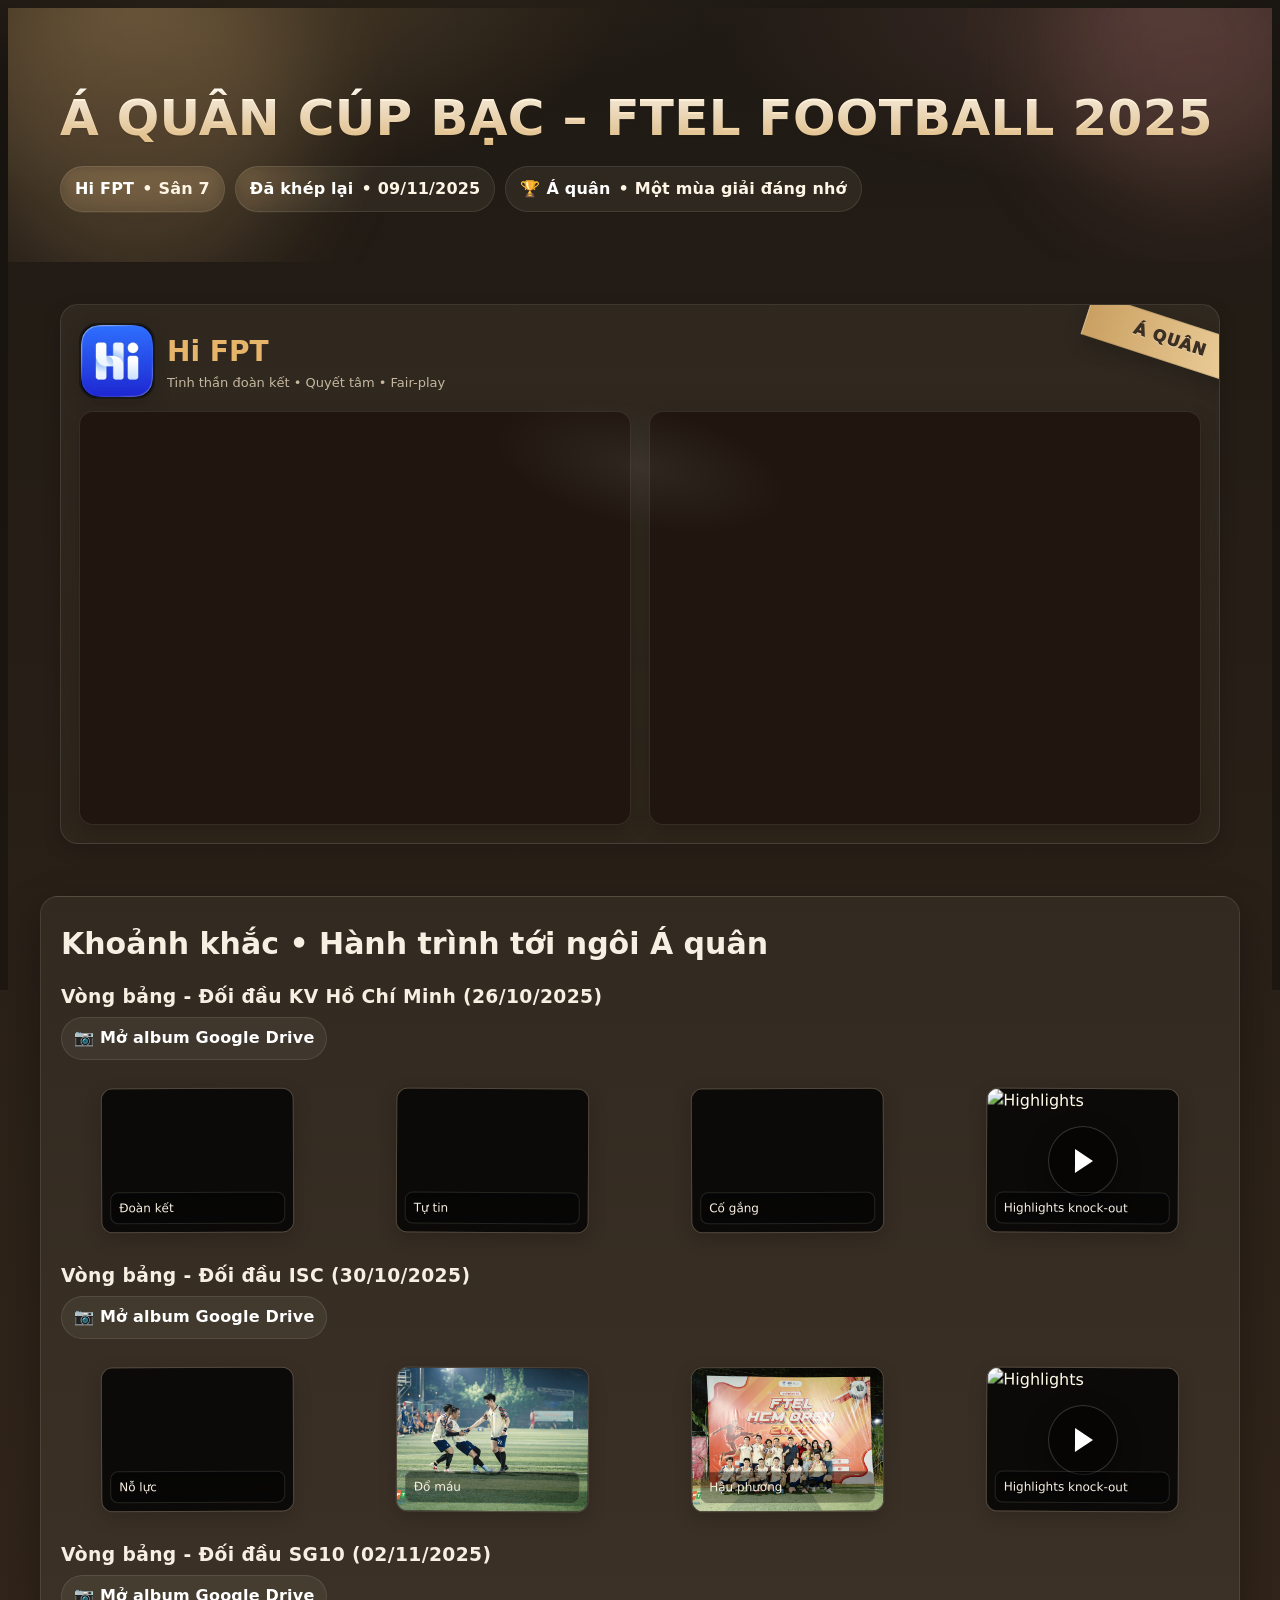
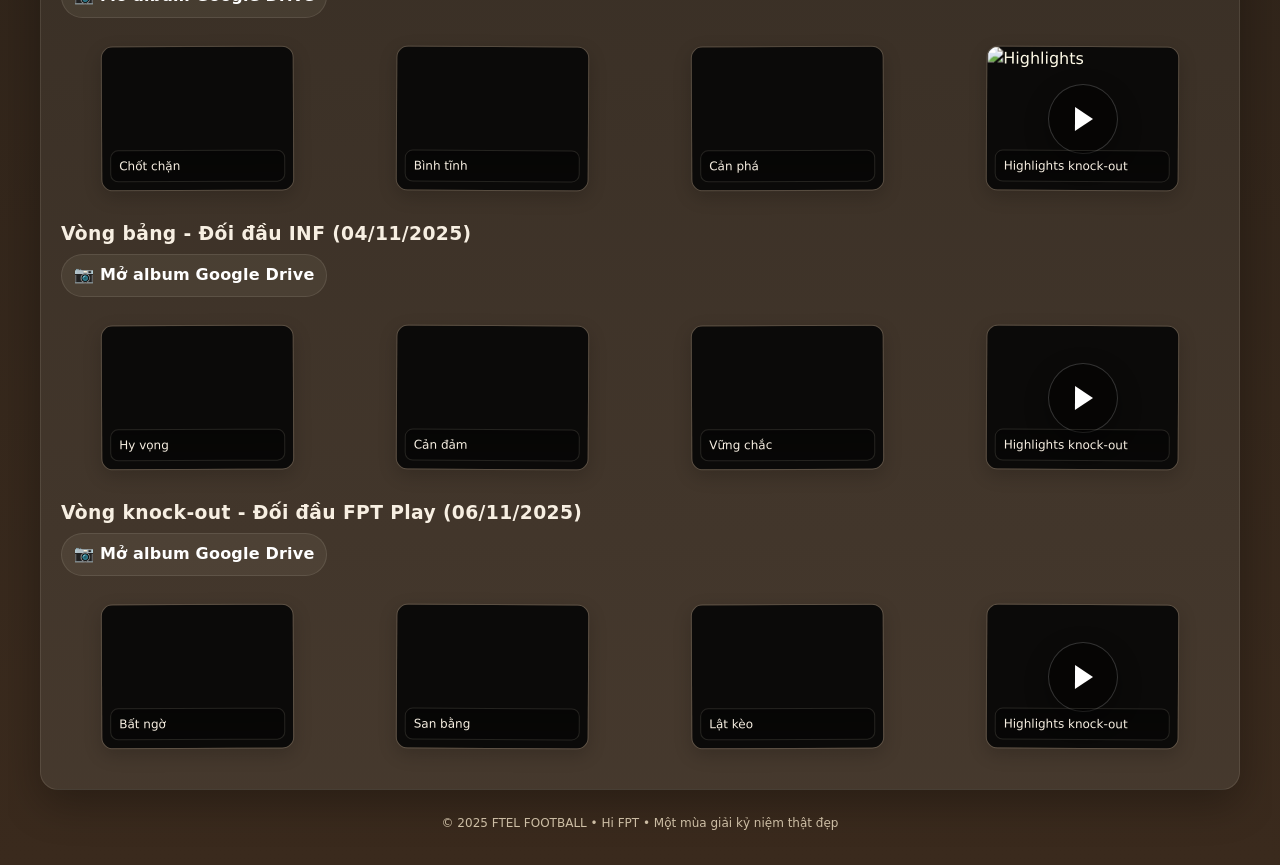
==== commit 5699102c: "Update cup-bac.html" ====
--- a/cup-bac.html
+++ b/cup-bac.html
@@ -3,134 +3,156 @@
 <head>
   <meta charset="utf-8" />
   <meta name="viewport" content="width=device-width, initial-scale=1" />
-  <title>Cúp Bạc – Chung kết FTEL HCM OPEN 2025</title>
-  <meta name="description" content="Landing page sự kiện Chung kết Cúp Bạc – FTEL HCM OPEN 2025, diễn ra lúc 07:00 ngày 09/11/2025 tại sân Quốc Hưng Arena." />
+  <title>Á quân Cúp Bạc – FTEL FOOTBALL 2025 (Sân 7) • Hi FPT</title>
+  <meta name="description" content="Trang kỷ niệm Hi FPT giành Á quân Cúp Bạc giải bóng đá sân 7 FTEL FOOTBALL 2025. Những khoảnh khắc đáng nhớ trong hành trình mùa giải." />
 
   <!-- Open Graph for sharing -->
   <meta property="og:type" content="website" />
-  <meta property="og:title" content="Cúp Bạc – Chung kết FTEL HCM OPEN 2025" />
-  <meta property="og:description" content="07:00 • 09/11/2025 • Quốc Hưng Arena" />
+  <meta property="og:title" content="Á quân Cúp Bạc – FTEL FOOTBALL 2025 • Hi FPT" />
+  <meta property="og:description" content="Sân 7 • Khép lại ngày 09/11/2025 • Những khoảnh khắc đáng nhớ." />
   <meta property="og:image" content="images/og-cover.jpg" />
 
   <style>
-/* ========= THEME ========= */
+/* ========= THEME (hoài cổ) ========= */
 :root{
-  --bg:#13305b; --bg-2:#1b4a86;
-  --panel:#12335a; --panel-2:#1a3f6f;
-  --glass: rgba(255,255,255,.10);
-  --txt:#e7efff; --muted:#b8c8ea; --line:rgba(255,255,255,.08);
-  --primary:#60a5fa; --accent:#22d3ee; --hot:#f472b6; --vs:#f43f5e;
-  --team-a:#22d3ee; --team-b:#f59e0b;
+  --bg:#1f1a14; --bg-2:#3a2a1d; /* nền nâu ấm */
+  --panel:#2b2219; --panel-2:#3b2e22; /* panel sepia */
+  --glass: rgba(255,245,220,.08);
+  --txt:#f7efe2; --muted:#d7c7ad; --line:rgba(255,245,220,.10);
+  --primary:#e6b56a; --accent:#d8a76d; --hot:#c47a7a; --vs:#b65e5e;
+  --team-a:#e6b56a;
   --radius:18px; --radius-lg:28px;
-  --shadow: 0 14px 40px rgba(0,0,0,.30);
+  --shadow: 0 14px 40px rgba(0,0,0,.28);
   --shadow-soft: 0 6px 18px rgba(0,0,0,.18);
   --maxw: 1200px;
 }
 
-/* Nhẹ tay tăng ánh sáng phần hero */
-.hero{
-  background:
-    radial-gradient(820px 320px at 10% 0%, rgba(96,165,250,.22), transparent 60%),
-    radial-gradient(760px 300px at 90% 0%, rgba(34,211,238,.22), transparent 60%);
-}
-
+/* Nền tổng thể: grad ấm + vignette nhẹ */
 *{box-sizing:border-box}
 html,body{
   font-family: Inter, ui-sans-serif, system-ui, -apple-system, Segoe UI, Roboto, Helvetica, Arial, "Apple Color Emoji", "Segoe UI Emoji";
   color:var(--txt); line-height:1.55;
   background:
-    radial-gradient(1300px 650px at 18% -10%, rgba(34,211,238,.18), transparent 60%),
-    radial-gradient(1000px 560px at 82% -12%, rgba(244,114,182,.16), transparent 62%),
+    radial-gradient(1200px 600px at 20% -10%, rgba(230,181,106,.14), transparent 60%),
+    radial-gradient(900px 460px at 80% -12%, rgba(196,122,122,.12), transparent 62%),
     linear-gradient(180deg,var(--bg),var(--bg-2));
+  position: relative;
+  overflow-x: hidden;
+}
+body::after{ /* vignette */
+  content:""; position:fixed; inset:-10%; pointer-events:none;
+  background: radial-gradient(1200px 500px at 50% -200px, transparent, transparent 60%, rgba(0,0,0,.28) 100%);
+  z-index:-1;
 }
 
 .container{max-width:var(--maxw); margin:0 auto; padding: 24px 20px}
-.card{background:linear-gradient(180deg, color-mix(in oklab, var(--panel), white 4%), color-mix(in oklab, var(--panel-2), white 6%)); border:1px solid var(--line); border-radius:var(--radius); box-shadow:var(--shadow); backdrop-filter: blur(10px) saturate(120%); -webkit-backdrop-filter: blur(10px) saturate(120%);}
+.card{background:linear-gradient(180deg, color-mix(in oklab, var(--panel), white 4%), color-mix(in oklab, var(--panel-2), white 6%)); border:1px solid var(--line); border-radius:var(--radius); box-shadow:var(--shadow); backdrop-filter: blur(8px) saturate(110%); -webkit-backdrop-filter: blur(8px) saturate(110%);}
 .subtle{color:var(--muted)}
 
-/* ====== HERO ====== */
+/* ====== HERO (kỷ niệm) ====== */
 .hero{
   position:relative; overflow:hidden; isolation:isolate;
-  padding: 42px 0 26px; margin-bottom: 8px;
+  padding: 48px 0 26px; margin-bottom: 8px;
   background:
-    radial-gradient(820px 320px at 10% 0%, rgba(96,165,250,.18), transparent 60%),
-    radial-gradient(760px 300px at 90% 0%, rgba(34,211,238,.18), transparent 60%);
+    radial-gradient(820px 320px at 10% 0%, rgba(230,181,106,.20), transparent 60%),
+    radial-gradient(760px 300px at 90% 0%, rgba(196,122,122,.18), transparent 60%);
+  filter: sepia(.08) saturate(.95) contrast(1.02);
 }
 .hero .orbs{ position:absolute; inset:0; pointer-events:none; z-index:-1 }
-.orb{ position:absolute; filter: blur(52px); opacity:.72; border-radius:50%; }
-.orb.o1{ width:340px; height:340px; background:#1ed7ff44; top:-60px; left:-40px; animation: float 9s ease-in-out infinite }
-.orb.o2{ width:280px; height:280px; background:#ff4da644; top:-80px; right:-60px; animation: float 11s ease-in-out infinite reverse }
+.orb{ position:absolute; filter: blur(52px); opacity:.65; border-radius:50%; }
+.orb.o1{ width:340px; height:340px; background:#d8a76d55; top:-60px; left:-40px; animation: float 9s ease-in-out infinite }
+.orb.o2{ width:280px; height:280px; background:#c47a7a55; top:-80px; right:-60px; animation: float 11s ease-in-out infinite reverse }
 @keyframes float{ 0%,100%{ transform: translateY(0) } 50%{ transform: translateY(14px) } }
 
 .title{
-  font-size: clamp(28px, 4.6vw, 52px); margin:0 0 10px; letter-spacing:.3px; font-weight:900;
-  background: conic-gradient(from 180deg at 50% 50%, var(--accent), #fff, var(--hot), var(--primary));
+  font-size: clamp(28px, 4.6vw, 50px); margin:0 0 8px; letter-spacing:.3px; font-weight:900;
+  background: linear-gradient(180deg, #fff, var(--primary));
   -webkit-background-clip:text; background-clip:text; color:transparent;
+  text-shadow: 0 2px 0 rgba(0,0,0,.06);
 }
 .hero-meta{ display:flex; flex-wrap:wrap; gap:10px; align-items:center }
-.chip{ display:inline-flex; align-items:center; gap:8px; padding:10px 14px; border-radius: 999px; background: rgba(255,255,255,.06); border:1px solid var(--line); font-weight:700; letter-spacing:.2px; backdrop-filter: blur(10px) saturate(120%); -webkit-backdrop-filter: blur(10px) saturate(120%);}
+.chip{
+  display:inline-flex; align-items:center; gap:8px; padding:10px 14px; border-radius: 999px;
+  background: rgba(255,245,220,.06); border:1px solid var(--line);
+  font-weight:700; letter-spacing:.2px; backdrop-filter: blur(8px) saturate(110%); -webkit-backdrop-filter: blur(8px) saturate(110%);
+}
 .chip b{color:#fff}
 
-/* Countdown */
-.countdown{ display:flex; gap:10px; margin-top:14px; }
-.cd{ display:grid; place-items:center; padding:10px 12px; min-width:72px; border-radius:14px; background: linear-gradient(180deg, rgba(255,255,255,.06), rgba(255,255,255,.04)); border:1px solid var(--line); box-shadow:var(--shadow-soft); backdrop-filter: blur(10px) saturate(120%); -webkit-backdrop-filter: blur(10px) saturate(120%);}
-.cd b{ font-size: clamp(18px, 3.2vw, 28px) }
-.cd span{ font-size:12px; color:var(--muted); text-transform:uppercase; letter-spacing:.16em }
-
-/* ====== VERSUS ====== */
-.versus{ margin-top: 18px }
-.vs-grid{ display:grid; gap:18px; grid-template-columns: 1fr 120px 1fr; align-items:stretch }
-@media (max-width: 900px){ .vs-grid{ grid-template-columns: 1fr; } }
-
-.team-card{ position:relative; padding: 18px; overflow:hidden; border-radius: var(--radius); border: 1px solid var(--line); background: linear-gradient(180deg, rgba(255,255,255,.05), rgba(255,255,255,.03)); box-shadow:var(--shadow-soft); backdrop-filter: blur(10px) saturate(120%); -webkit-backdrop-filter: blur(10px) saturate(120%); }
-.team-card::after{ content:""; position:absolute; inset:-40% -60% auto; height:140%; transform:rotate(12deg); background: radial-gradient(250px 100px at 50% 50%, rgba(255,255,255,.08), transparent 60%); pointer-events:none }
-.team-head{ display:flex; gap:12px; align-items:center; margin-bottom:12px }
-.team-logo{ width:68px; height:68px; border-radius:18px; object-fit:cover; border: 2px solid var(--line); box-shadow:var(--shadow-soft); background:#000 }
-.team-name{ font-size: clamp(18px, 2.8vw, 28px); margin:0; font-weight:900 }
-.team-tag{ font-size:13px; opacity:.85 }
-.poster{ aspect-ratio: 4/3; width:100%; border-radius: 14px; overflow:hidden; border:1px solid var(--line); background:#020617; box-shadow:var(--shadow-soft); backdrop-filter: blur(6px) saturate(115%); -webkit-backdrop-filter: blur(6px) saturate(115%);}
-.poster img{ width:100%; height:100%; object-fit:cover; display:block; transition: transform .35s ease }
+/* ====== HONOR (thay VERSUS, chỉ Hi FPT) ====== */
+.honor{ margin-top: 18px }
+.honor-grid{ display:grid; gap:18px; grid-template-columns: 1fr; }
+.honor-card{
+  position:relative; padding:18px; border-radius: var(--radius); border:1px solid var(--line);
+  background: linear-gradient(180deg, rgba(255,245,220,.06), rgba(255,245,220,.03));
+  box-shadow:var(--shadow-soft); backdrop-filter: blur(10px) saturate(110%); -webkit-backdrop-filter: blur(10px) saturate(110%);
+  overflow:hidden;
+}
+.honor-card::after{ /* dải sáng film */
+  content:""; position:absolute; inset:-40% -60% auto; height:140%; transform:rotate(12deg);
+  background: radial-gradient(250px 100px at 50% 50%, rgba(255,255,255,.07), transparent 60%); pointer-events:none;
+}
+.honor-head{ display:flex; gap:12px; align-items:center; margin-bottom:12px }
+.honor-logo{ width:76px; height:76px; border-radius:18px; object-fit:cover; border: 2px solid var(--line); box-shadow:var(--shadow-soft); background:#000 }
+.honor-name{ font-size: clamp(18px, 2.6vw, 28px); margin:0; font-weight:900; color: var(--team-a) }
+.honor-tag{ font-size:13px; opacity:.9 }
+
+.ribbon{
+  position:absolute; top:14px; right:-38px; transform: rotate(18deg);
+  background: linear-gradient(90deg, #caa062, #f0d3a0);
+  color:#3b2e22; font-weight:1000; letter-spacing:.06em; padding:8px 48px; border:1px solid rgba(0,0,0,.12);
+  text-shadow: 0 1px 0 rgba(255,255,255,.35);
+  box-shadow: 0 8px 18px rgba(0,0,0,.18);
+}
+.honor-media{ display:grid; grid-template-columns: 1fr 1fr; gap:18px }
+@media (max-width: 760px){ .honor-media{ grid-template-columns: 1fr } }
+
+.poster{ aspect-ratio: 4/3; width:100%; border-radius: 14px; overflow:hidden; border:1px solid var(--line); background:#20160f; box-shadow:var(--shadow-soft);}
+.poster img{
+  width:100%; height:100%; object-fit:cover; display:block; transition: transform .35s ease;
+  filter: sepia(.22) contrast(1.05) saturate(.9);
+  /* Tối ưu off-screen */
+  content-visibility:auto;
+  contain-intrinsic-size: 400px 300px;
+}
 .poster:hover img{ transform: scale(1.03) }
 
-.vs-badge{ display:grid; place-items:center; padding: 12px 14px; border-radius: 16px; border:1px solid var(--line); background: linear-gradient(180deg, rgba(244,63,94,.22), rgba(244,63,94,.10)); box-shadow: var(--shadow); backdrop-filter: blur(10px) saturate(120%); -webkit-backdrop-filter: blur(10px) saturate(120%);}
-.vs-badge .txt{ font-size: clamp(28px, 4vw, 48px); font-weight: 1000; letter-spacing:1px; color:#fff; text-shadow: 0 8px 26px rgba(244,63,94,.45) }
-
-.team-a .team-name{ color: var(--team-a) }
-.team-b .team-name{ color: var(--team-b) }
-
-/* ====== MOMENTS GRID ====== */
+/* ====== SECTION / GALLERY (polaroid vibe) ====== */
 .section{ margin-top: 28px }
-.section h2{ margin: 0 0 14px; font-size: clamp(20px, 3.4vw, 30px) }
+.section h2{ margin: 0 0 14px; font-size: clamp(20px, 3.2vw, 30px) }
 .row-title{ margin: 12px 0 10px; font-weight:900; letter-spacing:.02em }
 
-/* Album link dưới row-title */
 .album-row{ margin: -4px 0 12px; }
 .album-link{
   display:inline-flex; align-items:center; gap:8px; padding:8px 12px;
-  border-radius:999px; background: rgba(255,255,255,.06); border:1px solid var(--line);
+  border-radius:999px; background: rgba(255,245,220,.06); border:1px solid var(--line);
   text-decoration:none; color:#fff; font-weight:700; letter-spacing:.2px;
 }
-.album-link:hover{ background: rgba(255,255,255,.10); }
+.album-link:hover{ background: rgba(255,245,220,.10); }
 
 .gallery-4{ display:grid; gap:22px; grid-template-columns: repeat(4, 1fr) }
 @media (max-width: 1100px){ .gallery-4{ grid-template-columns: repeat(3, 1fr) } }
 @media (max-width: 760px){ .gallery-4{ grid-template-columns: repeat(2, 1fr) } }
 @media (max-width: 520px){ .gallery-4{ grid-template-columns: 1fr } }
 
-.moment{ position:relative; border:1px solid var(--line); border-radius: 16px; overflow:hidden; background: rgba(255,255,255,.04); box-shadow:var(--shadow-soft); backdrop-filter: blur(8px) saturate(115%); -webkit-backdrop-filter: blur(8px) saturate(115%); }
-.moment .shot{ position:relative; aspect-ratio:4/3; width:100%; background:#0b1020; cursor: zoom-in }
-.moment img{ width:100%; height:100%; object-fit:cover; display:block; transition: transform .28s ease }
+.moment{ position:relative; border:1px solid var(--line); border-radius: 12px; overflow:hidden; background: rgba(255,245,220,.04); box-shadow:var(--shadow-soft); transform: rotate(-.25deg); }
+.moment:nth-child(2n){ transform: rotate(.3deg) }
+.moment .shot{ position:relative; aspect-ratio:4/3; width:100%; background:#0b0a09; cursor: zoom-in }
+.moment img{
+  width:100%; height:100%; object-fit:cover; display:block; transition: transform .28s ease; filter: sepia(.16) contrast(1.03) saturate(.9);
+  /* Tối ưu off-screen */
+  content-visibility:auto;
+  contain-intrinsic-size: 400px 300px;
+}
 .moment:hover img{ transform: scale(1.03) }
-.moment .cap{ position:absolute; left:8px; right:8px; bottom:8px; padding:6px 8px; border-radius:8px; font-size:12px; color:#e7efff; background: linear-gradient(180deg, rgba(0,0,0,.42), rgba(0,0,0,.30)); border:1px solid rgba(255,255,255,.12) }
+.moment .cap{ position:absolute; left:8px; right:8px; bottom:8px; padding:6px 8px; border-radius:8px; font-size:12px; color:#f7efe2; background: linear-gradient(180deg, rgba(0,0,0,.42), rgba(0,0,0,.30)); border:1px solid rgba(255,245,220,.12) }
 
 /* Video thumb style */
 .moment.video .shot{ cursor:pointer }
 .moment.video .play{ position:absolute; inset:0; display:grid; place-items:center }
-.moment.video .play::before{ content:""; width:68px; height:68px; border-radius:999px; background: rgba(0,0,0,.45); border:1px solid rgba(255,255,255,.25); box-shadow: 0 8px 24px rgba(0,0,0,.35) }
+.moment.video .play::before{ content:""; width:68px; height:68px; border-radius:999px; background: rgba(0,0,0,.45); border:1px solid rgba(255,255,255,.18); box-shadow: 0 8px 24px rgba(0,0,0,.32) }
 .moment.video .play::after{ content:""; position:absolute; width:0; height:0; border-left:18px solid #fff; border-top:12px solid transparent; border-bottom:12px solid transparent; margin-left:3px }
-.moment.video:hover .play::before{ background: rgba(0,0,0,.6) }
-
-/* ====== LIGHTBOX (fix lệch iframe) ====== */
+
+/* ====== LIGHTBOX ====== */
 #lightbox{ position:fixed; inset:0; display:grid; place-items:center; padding:10px;
   background: rgba(0,0,0,.72); backdrop-filter: blur(6px); -webkit-backdrop-filter: blur(6px); z-index:9999; }
 #lightbox[hidden]{ display:none }
@@ -167,73 +189,67 @@
 .mini{ font-size:12px }
 
 /* Utility */
-.card{ margin-top:12px }
 .center{ text-align:center }
 .mt8{ margin-top:8px } .mt14{ margin-top:14px } .mt20{ margin-top:20px }
 
 @media (prefers-reduced-motion: reduce){
   .orb{ animation:none }
   .poster img{ transition:none }
+  .moment img{ transition:none }
 }
   </style>
 </head>
 <body>
-  <!-- ===== HERO ===== -->
+  <!-- ===== HERO (kỷ niệm Á quân) ===== -->
   <header class="hero">
     <div class="orbs"><span class="orb o1"></span><span class="orb o2"></span></div>
     <div class="container">
-      <h1 class="title">CÚP BẠC – CHUNG KẾT FTEL HCM OPEN 2025</h1>
+      <h1 class="title">Á QUÂN CÚP BẠC – FTEL FOOTBALL 2025</h1>
       <div class="hero-meta">
-        <span class="chip" title="Thời gian"><b>07:00</b> • 09/11/2025</span>
-        <span class="chip" title="Địa điểm"><b>Quốc Hưng Arena</b></span>
-        <span class="chip" title="Hình thức"><b>Chung kết</b> • FTEL HCM OPEN</span>
+        <span class="chip" title="Đội bóng"><b>Hi FPT</b> • Sân 7</span>
+        <span class="chip" title="Trạng thái"><b>Đã khép lại</b> • 09/11/2025</span>
+        <span class="chip" title="Tự hào"><b>🏆 Á quân</b> • Một mùa giải đáng nhớ</span>
       </div>
-      <div class="countdown" aria-label="Đếm ngược tới giờ bóng lăn">
-        <div class="cd"><b id="cd-days">--</b><span>Ngày</span></div>
-        <div class="cd"><b id="cd-hours">--</b><span>Giờ</span></div>
-        <div class="cd"><b id="cd-min">--</b><span>Phút</span></div>
-        <div class="cd"><b id="cd-sec">--</b><span>Giây</span></div>
-      </div>
     </div>
   </header>
 
-  <!-- ===== VERSUS ===== -->
-  <section class="versus container">
-    <div class="vs-grid">
-      <!-- TEAM A -->
-      <article class="team-card team-a">
-        <div class="team-head">
-          <img class="team-logo" src="ass/cup-bac/hifpt.webp" alt="Logo đội A" />
+  <!-- ===== HONOR (thay VERSUS) ===== -->
+  <section class="honor container">
+    <div class="honor-grid">
+      <!-- HI FPT ONLY -->
+      <article class="honor-card">
+        <div class="ribbon">Á QUÂN</div>
+        <div class="honor-head">
+          <!-- Logo: giữ eager để không ảnh hưởng LCP -->
+          <img class="honor-logo" src="ass/cup-bac/hifpt.webp" alt="Logo Hi FPT" />
           <div>
-            <h3 class="team-name">Hi FPT</h3>
-            <div class="team-tag subtle">Đội hình uy tín nhất giải</div>
+            <h3 class="honor-name">Hi FPT</h3>
+            <div class="honor-tag subtle">Tinh thần đoàn kết • Quyết tâm • Fair-play</div>
           </div>
         </div>
-        <div class="poster"><img src="ass/cup-bac/team-hifpt.png" alt="Poster đội A" /></div>
-      </article>
-
-      <!-- VS BADGE -->
-      <div class="vs-badge card">
-        <div class="txt">VS</div>
-      </div>
-
-      <!-- TEAM B -->
-      <article class="team-card team-b">
-        <div class="team-head">
-          <img class="team-logo" src="ass/cup-bac/inf.png" alt="Logo đội B" />
-          <div>
-            <h3 class="team-name">iNF</h3>
-            <div class="team-tag subtle">Đội rất mạnh, chứng tỏ bản lĩnh á quân</div>
+        <div class="honor-media">
+          <div class="poster">
+            <img
+              src="[data-uri]"
+              data-src="ass/cup-bac/team-hifpt.png"
+              alt="Poster tập thể Hi FPT"
+              loading="lazy" decoding="async" fetchpriority="low" />
           </div>
-        </div>
-        <div class="poster"><img src="ass/cup-bac/team-inf.png" alt="Poster đội B" /></div>
+          <div class="poster">
+            <img
+              src="[data-uri]"
+              data-src="ass/cup-bac/vong-bang/video.jpg"
+              alt="Khoảnh khắc đáng nhớ Hi FPT"
+              loading="lazy" decoding="async" fetchpriority="low" />
+          </div>
+        </div>
       </article>
     </div>
   </section>
 
   <!-- ===== ROAD TO FINAL ===== -->
   <section class="section container card" aria-labelledby="road-title">
-    <h2 id="road-title">Khoảnh khắc • Con đường đến trận chung kết</h2>
+    <h2 id="road-title">Khoảnh khắc • Hành trình tới ngôi Á quân</h2>
 
     <!-- Row 1 -->
     <h3 class="row-title">Vòng bảng - Đối đầu KV Hồ Chí Minh (26/10/2025)</h3>
@@ -242,21 +258,43 @@
     </p>
     <div class="gallery-4">
       <figure class="moment" data-full="ass/cup-bac/vong-bang/a1.jpg">
-        <div class="shot"><img src="ass/cup-bac/vong-bang/a1.jpg" alt="Vòng bảng – Trận 1" /></div>
+        <div class="shot">
+          <img
+            src="[data-uri]"
+            data-src="ass/cup-bac/vong-bang/a1.jpg"
+            alt="Vòng bảng – Trận 1"
+            loading="lazy" decoding="async" fetchpriority="low" />
+        </div>
         <figcaption class="cap">Đoàn kết</figcaption>
       </figure>
       <figure class="moment" data-full="ass/cup-bac/vong-bang/a2.jpg">
-        <div class="shot"><img src="ass/cup-bac/vong-bang/a2.jpg" alt="Vòng bảng – Trận 2" /></div>
+        <div class="shot">
+          <img
+            src="[data-uri]"
+            data-src="ass/cup-bac/vong-bang/a2.jpg"
+            alt="Vòng bảng – Trận 2"
+            loading="lazy" decoding="async" fetchpriority="low" />
+        </div>
         <figcaption class="cap">Tự tin</figcaption>
       </figure>
       <figure class="moment" data-full="ass/cup-bac/vong-bang/a3.jpg">
-        <div class="shot"><img src="ass/cup-bac/vong-bang/a3.jpg" alt="Vòng bảng – Trận 3" /></div>
+        <div class="shot">
+          <img
+            src="[data-uri]"
+            data-src="ass/cup-bac/vong-bang/a3.jpg"
+            alt="Vòng bảng – Trận 3"
+            loading="lazy" decoding="async" fetchpriority="low" />
+        </div>
         <figcaption class="cap">Cố gắng</figcaption>
       </figure>
 
       <figure class="moment video">
         <div class="shot">
-          <img src="ass/cup-bac/vong-bang/video.jpg" alt="Highlights" />
+          <img
+            src="[data-uri]"
+            data-src="ass/cup-bac/vong-bang/video.jpg"
+            alt="Highlights"
+            loading="lazy" decoding="async" fetchpriority="low" />
           <span class="play" aria-hidden="true"></span>
         </div>
         <template class="embed">
@@ -273,21 +311,43 @@
     </p>
     <div class="gallery-4">
       <figure class="moment" data-full="ass/cup-bac/vong-bang/b1.jpg">
-        <div class="shot"><img src="ass/cup-bac/vong-bang/b1.jpg" alt="Vòng bảng – Trận 1" /></div>
+        <div class="shot">
+          <img
+            src="[data-uri]"
+            data-src="ass/cup-bac/vong-bang/b1.jpg"
+            alt="Vòng bảng – Trận 1"
+            loading="lazy" decoding="async" fetchpriority="low" />
+        </div>
         <figcaption class="cap">Nỗ lực</figcaption>
       </figure>
       <figure class="moment" data-full="ass/cup-bac/vong-bang/b2.jpg">
-        <div class="shot"><img src="ass/cup-bac/vong-bang/b2.jpg" alt="Vòng bảng – Trận 2" /></div>
+        <div class="shot">
+          <img
+            src="[data-uri]"
+            data-src="ass/cup-bac/vong-bang/b2.jpg"
+            alt="Vòng bảng – Trận 2"
+            loading="lazy" decoding="async" fetchpriority="low" />
+        </div>
         <figcaption class="cap">Đổ máu</figcaption>
       </figure>
       <figure class="moment" data-full="ass/cup-bac/vong-bang/b3.jpg">
-        <div class="shot"><img src="ass/cup-bac/vong-bang/b3.jpg" alt="Vòng bảng – Trận 3" /></div>
+        <div class="shot">
+          <img
+            src="[data-uri]"
+            data-src="ass/cup-bac/vong-bang/b3.jpg"
+            alt="Vòng bảng – Trận 3"
+            loading="lazy" decoding="async" fetchpriority="low" />
+        </div>
         <figcaption class="cap">Hậu phương</figcaption>
       </figure>
 
       <figure class="moment video">
         <div class="shot">
-          <img src="ass/cup-bac/vong-bang/video.jpg" alt="Highlights" />
+          <img
+            src="[data-uri]"
+            data-src="ass/cup-bac/vong-bang/video.jpg"
+            alt="Highlights"
+            loading="lazy" decoding="async" fetchpriority="low" />
           <span class="play" aria-hidden="true"></span>
         </div>
         <template class="embed">
@@ -304,21 +364,43 @@
     </p>
     <div class="gallery-4">
       <figure class="moment" data-full="ass/cup-bac/vong-bang/c1.jpg">
-        <div class="shot"><img src="ass/cup-bac/vong-bang/c1.jpg" alt="Vòng bảng – Trận 1" /></div>
+        <div class="shot">
+          <img
+            src="[data-uri]"
+            data-src="ass/cup-bac/vong-bang/c1.jpg"
+            alt="Vòng bảng – Trận 1"
+            loading="lazy" decoding="async" fetchpriority="low" />
+        </div>
         <figcaption class="cap">Chốt chặn</figcaption>
       </figure>
       <figure class="moment" data-full="ass/cup-bac/vong-bang/c2.jpg">
-        <div class="shot"><img src="ass/cup-bac/vong-bang/c2.jpg" alt="Vòng bảng – Trận 2" /></div>
+        <div class="shot">
+          <img
+            src="[data-uri]"
+            data-src="ass/cup-bac/vong-bang/c2.jpg"
+            alt="Vòng bảng – Trận 2"
+            loading="lazy" decoding="async" fetchpriority="low" />
+        </div>
         <figcaption class="cap">Bình tĩnh</figcaption>
       </figure>
       <figure class="moment" data-full="ass/cup-bac/vong-bang/c3.jpg">
-        <div class="shot"><img src="ass/cup-bac/vong-bang/c3.jpg" alt="Vòng bảng – Trận 3" /></div>
+        <div class="shot">
+          <img
+            src="[data-uri]"
+            data-src="ass/cup-bac/vong-bang/c3.jpg"
+            alt="Vòng bảng – Trận 3"
+            loading="lazy" decoding="async" fetchpriority="low" />
+        </div>
         <figcaption class="cap">Cản phá</figcaption>
       </figure>
 
       <figure class="moment video">
         <div class="shot">
-          <img src="ass/cup-bac/vong-bang/video.jpg" alt="Highlights" />
+          <img
+            src="[data-uri]"
+            data-src="ass/cup-bac/vong-bang/video.jpg"
+            alt="Highlights"
+            loading="lazy" decoding="async" fetchpriority="low" />
           <span class="play" aria-hidden="true"></span>
         </div>
         <template class="embed">
@@ -335,21 +417,43 @@
     </p>
     <div class="gallery-4">
       <figure class="moment" data-full="ass/cup-bac/vong-bang/d1.jpg">
-        <div class="shot"><img src="ass/cup-bac/vong-bang/d1.jpg" alt="Vòng bảng – Trận 1" /></div>
+        <div class="shot">
+          <img
+            src="[data-uri]"
+            data-src="ass/cup-bac/vong-bang/d1.jpg"
+            alt="Vòng bảng – Trận 1"
+            loading="lazy" decoding="async" fetchpriority="low" />
+        </div>
         <figcaption class="cap">Hy vọng</figcaption>
       </figure>
       <figure class="moment" data-full="ass/cup-bac/vong-bang/d2.jpg">
-        <div class="shot"><img src="ass/cup-bac/vong-bang/d2.jpg" alt="Vòng bảng – Trận 2" /></div>
+        <div class="shot">
+          <img
+            src="[data-uri]"
+            data-src="ass/cup-bac/vong-bang/d2.jpg"
+            alt="Vòng bảng – Trận 2"
+            loading="lazy" decoding="async" fetchpriority="low" />
+        </div>
         <figcaption class="cap">Cản đảm</figcaption>
       </figure>
       <figure class="moment" data-full="ass/cup-bac/vong-bang/d3.jpg">
-        <div class="shot"><img src="ass/cup-bac/vong-bang/d3.jpg" alt="Vòng bảng – Trận 3" /></div>
+        <div class="shot">
+          <img
+            src="[data-uri]"
+            data-src="ass/cup-bac/vong-bang/d3.jpg"
+            alt="Vòng bảng – Trận 3"
+            loading="lazy" decoding="async" fetchpriority="low" />
+        </div>
         <figcaption class="cap">Vững chắc</figcaption>
       </figure>
 
       <figure class="moment video">
         <div class="shot">
-          <img src="ass/cup-bac/vong-bang/video.jpg" alt="Highlights" />
+          <img
+            src="[data-uri]"
+            data-src="ass/cup-bac/vong-bang/video.jpg"
+            alt="Highlights"
+            loading="lazy" decoding="async" fetchpriority="low" />
           <span class="play" aria-hidden="true"></span>
         </div>
         <template class="embed">
@@ -366,21 +470,43 @@
     </p>
     <div class="gallery-4">
       <figure class="moment" data-full="ass/cup-bac/vong-bang/e1.jpg">
-        <div class="shot"><img src="ass/cup-bac/vong-bang/e1.jpg" alt="Tứ kết" /></div>
+        <div class="shot">
+          <img
+            src="[data-uri]"
+            data-src="ass/cup-bac/vong-bang/e1.jpg"
+            alt="Tứ kết"
+            loading="lazy" decoding="async" fetchpriority="low" />
+        </div>
         <figcaption class="cap">Bất ngờ</figcaption>
       </figure>
       <figure class="moment" data-full="ass/cup-bac/vong-bang/e2.jpg">
-        <div class="shot"><img src="ass/cup-bac/vong-bang/e2.jpg" alt="Bán kết" /></div>
+        <div class="shot">
+          <img
+            src="[data-uri]"
+            data-src="ass/cup-bac/vong-bang/e2.jpg"
+            alt="Bán kết"
+            loading="lazy" decoding="async" fetchpriority="low" />
+        </div>
         <figcaption class="cap">San bằng</figcaption>
       </figure>
       <figure class="moment" data-full="ass/cup-bac/vong-bang/e3.jpg">
-        <div class="shot"><img src="ass/cup-bac/vong-bang/e3.jpg" alt="Khoảnh khắc nổi bật 1" /></div>
+        <div class="shot">
+          <img
+            src="[data-uri]"
+            data-src="ass/cup-bac/vong-bang/e3.jpg"
+            alt="Khoảnh khắc nổi bật 1"
+            loading="lazy" decoding="async" fetchpriority="low" />
+        </div>
         <figcaption class="cap">Lật kèo</figcaption>
       </figure>
 
       <figure class="moment video">
         <div class="shot">
-          <img src="ass/cup-bac/vong-bang/video.jpg" alt="Highlights" />
+          <img
+            src="[data-uri]"
+            data-src="ass/cup-bac/vong-bang/video.jpg"
+            alt="Highlights"
+            loading="lazy" decoding="async" fetchpriority="low" />
           <span class="play" aria-hidden="true"></span>
         </div>
         <template class="embed">
@@ -392,7 +518,7 @@
   </section>
 
   <footer class="container">
-    <div class="mini">© 2025 FTEL HCM OPEN • Đơn vị tổ chức: Ban Phong trào FTEL HCM • Địa điểm: Quốc Hưng Arena</div>
+    <div class="mini">© 2025 FTEL FOOTBALL • Hi FPT • Một mùa giải kỷ niệm thật đẹp</div>
   </footer>
 
   <!-- Lightbox -->
@@ -409,50 +535,43 @@
   </div>
 
 <script>
+/* ===== Lazy-load ảnh với IntersectionObserver ===== */
+(function(){
+  const PLACEHOLDER = '[data-uri]';
+  const imgs = document.querySelectorAll('img[data-src]');
+
+  // fallback nhẹ nếu browser không hỗ trợ IO
+  function loadImg(el){
+    const src = el.getAttribute('data-src');
+    if (!src) return;
+    el.src = src;
+    el.removeAttribute('data-src');
+  }
+
+  if ('IntersectionObserver' in window){
+    const io = new IntersectionObserver((entries, obs) => {
+      entries.forEach(ent => {
+        if (ent.isIntersecting){
+          const img = ent.target;
+          loadImg(img);
+          obs.unobserve(img);
+        }
+      });
+    }, { rootMargin: '200px 0px', threshold: 0.01 });
+
+    imgs.forEach(img => io.observe(img));
+  } else {
+    // no IO: load ngay
+    imgs.forEach(loadImg);
+  }
+})();
+
+/* ===== Lightbox: click ảnh -> xem ảnh; click video -> nhúng iframe trong lightbox ===== */
 (function(){
   const lb       = document.getElementById('lightbox');
   const lbImg    = document.getElementById('lb-img');
   const lbPlayer = document.getElementById('lb-player');
   const btnClose = document.querySelector('#lightbox .lb-close');
-
-  function parseTimeToSeconds(t){
-    if (!t) return 0;
-    if (/^\d+$/.test(t)) return +t;
-    const m = String(t).match(/(?:(\d+)h)?(?:(\d+)m)?(?:(\d+)s)?/);
-    if (!m) return 0;
-    return (+(m[1]||0))*3600 + (+(m[2]||0))*60 + (+(m[3]||0));
-  }
-
-  function toEmbedHTML(input){
-    if (!input) return '';
-    if (/<\s*iframe[\s>]/i.test(input)) return input.trim();
-
-    let id = '', start = 0;
-    try{
-      if (!/^(https?:)?\/\//.test(input)){
-        const [maybeId, qs] = input.split('?');
-        id = maybeId;
-        if (qs){
-          const m = qs.match(/(?:^|&)t=([^&]+)/);
-          if (m) start = parseTimeToSeconds(m[1]);
-        }
-      }else{
-        const u = new URL(input, location.href);
-        if (u.hostname.includes('youtu.be')) id = u.pathname.slice(1);
-        else if (u.searchParams.get('v'))   id = u.searchParams.get('v');
-        else {
-          const m = u.pathname.match(/\/(embed|shorts)\/([^/?]+)/);
-          id = m ? m[2] : '';
-        }
-        const t = u.searchParams.get('t') || u.searchParams.get('start');
-        start = parseTimeToSeconds(t);
-      }
-    }catch(e){ id = ''; }
-
-    if (!id) return '';
-    const src = `https://www.youtube.com/embed/${id}?autoplay=1&rel=0&modestbranding=1${start?`&start=${start}`:''}`;
-    return `<iframe src="${src}" allow="accelerometer; autoplay; clipboard-write; encrypted-media; gyroscope; picture-in-picture; web-share" referrerpolicy="strict-origin-when-cross-origin" allowfullscreen></iframe>`;
-  }
 
   function openImage(src){
     lbImg.src = src;
@@ -460,16 +579,12 @@
     lb.classList.add('show-img');
     lb.removeAttribute('hidden');
   }
-
-  function openEmbed(input){
-    const html = toEmbedHTML(input);
-    if (!html) return;
-    lbPlayer.innerHTML = html;
+  function openEmbedRaw(raw){
+    lbPlayer.innerHTML = raw;
     lb.classList.remove('show-img');
     lb.classList.add('show-video');
     lb.removeAttribute('hidden');
   }
-
   function closeLb(){
     lb.setAttribute('hidden','');
     lb.classList.remove('show-img','show-video');
@@ -486,16 +601,12 @@
         const tpl = fig.querySelector('template.embed');
         if (tpl){
           const raw = (tpl.innerHTML && tpl.innerHTML.trim()) || (tpl.textContent && tpl.textContent.trim()) || '';
-          if (raw) return openEmbed(raw);
+          if (raw) return openEmbedRaw(raw);
         }
-        const input = fig.getAttribute('data-embed') || fig.getAttribute('data-yt') || '';
-        if (input) return openEmbed(input);
-        const a = fig.querySelector('a[href*="youtu"]');
-        if (a) return openEmbed(a.getAttribute('href'));
       }else{
         const img = el.querySelector('img');
         const full = fig.getAttribute('data-full') || (img && (img.currentSrc || img.src));
-        if (full) openImage(full);
+        if (full) return openImage(full);
       }
     });
   });
@@ -506,47 +617,5 @@
 })();
 </script>
 
-<script>
-(function(){
-  // 07:00 ngày 09/11/2025 theo giờ Việt Nam (+07:00)
-  const kickoff = new Date('2025-11-09T07:00:00+07:00');
-
-  const dEl = document.getElementById('cd-days');
-  const hEl = document.getElementById('cd-hours');
-  const mEl = document.getElementById('cd-min');
-  const sEl = document.getElementById('cd-sec');
-
-  function pad(n){ return String(n).padStart(2,'0'); }
-
-  function tick(){
-    const now = new Date();
-    let diff = kickoff - now;
-
-    if (diff <= 0){
-      dEl.textContent = '00';
-      hEl.textContent = '00';
-      mEl.textContent = '00';
-      sEl.textContent = '00';
-      clearInterval(tmr);
-      return;
-    }
-
-    const sec = Math.floor(diff/1000);
-    const days = Math.floor(sec/86400);
-    const hours = Math.floor((sec % 86400) / 3600);
-    const mins = Math.floor((sec % 3600) / 60);
-    const secs = sec % 60;
-
-    dEl.textContent = pad(days);
-    hEl.textContent = pad(hours);
-    mEl.textContent = pad(mins);
-    sEl.textContent = pad(secs);
-  }
-
-  tick();
-  const tmr = setInterval(tick, 1000);
-})();
-</script>
-
 </body>
 </html>
